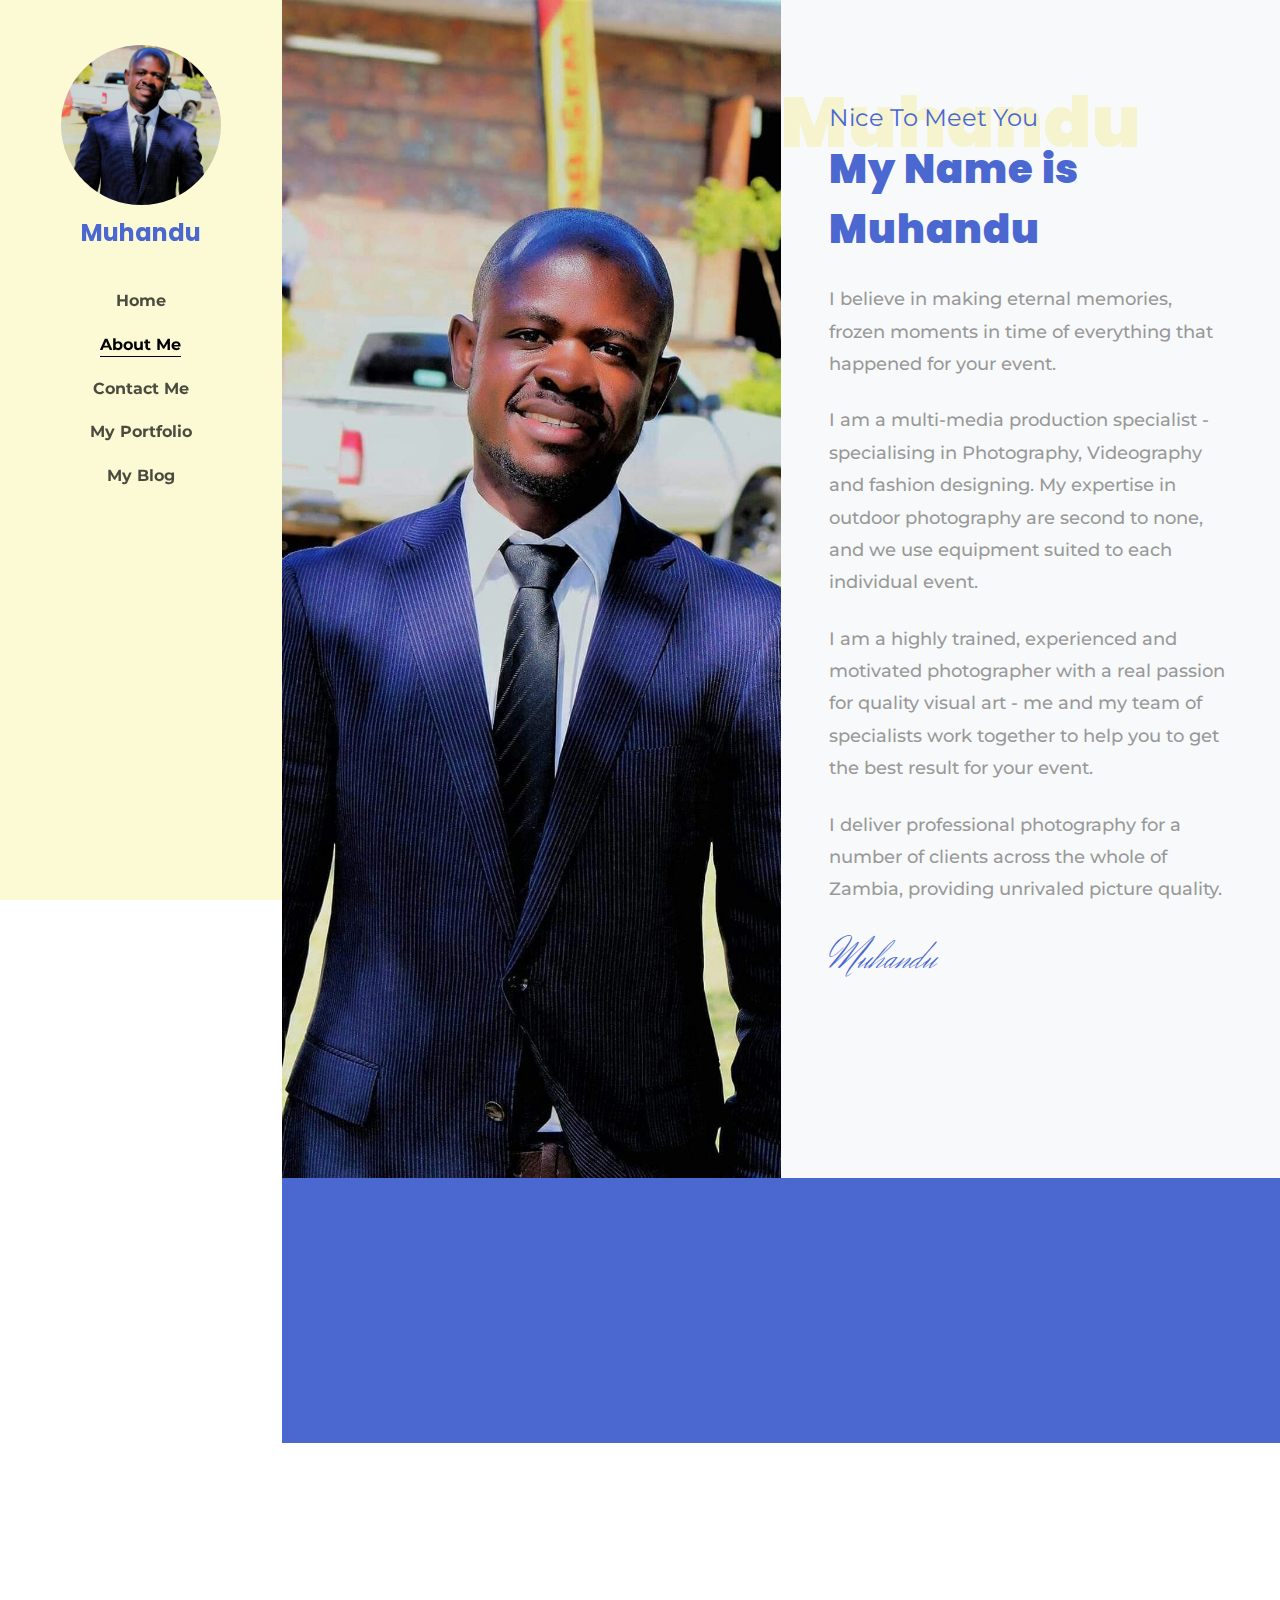
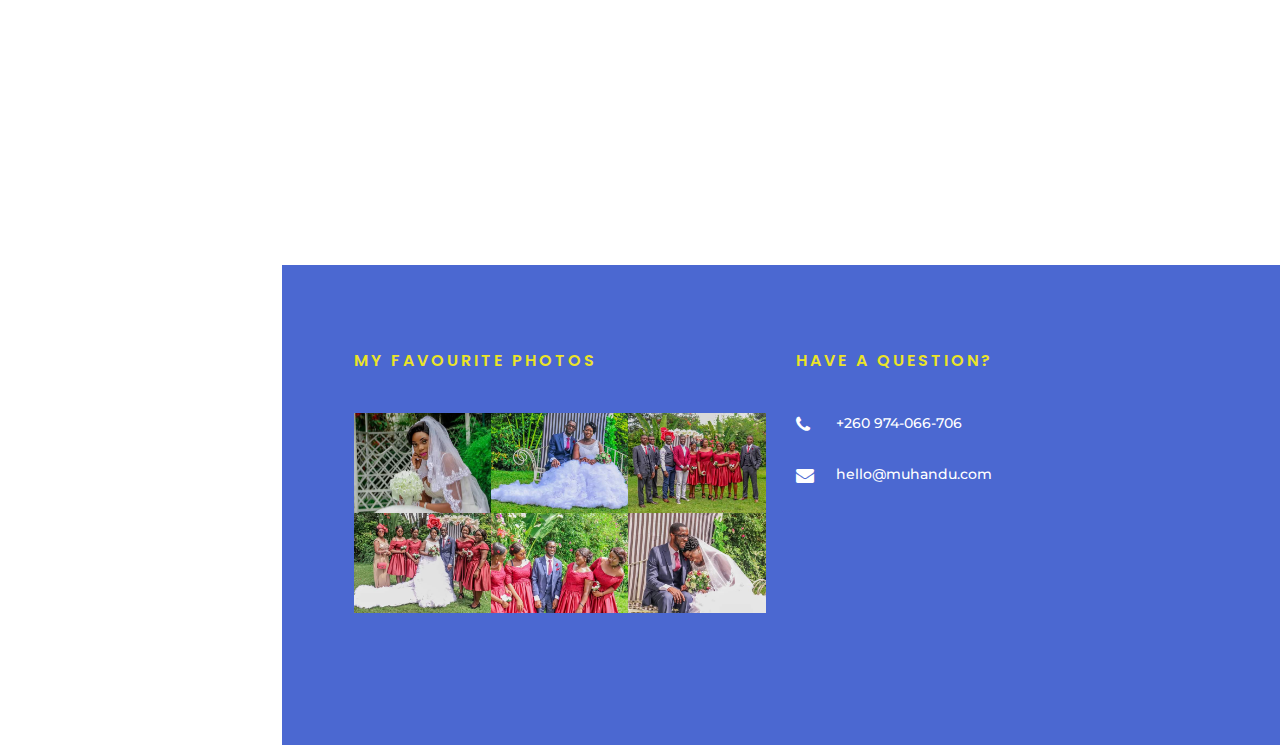
==== about.html @ 2563725f "init commit" ====
<!DOCTYPE html>
<html lang="en">
<head>
  <title>muhandu.com | about me</title>
  <meta charset="utf-8">
  <meta name="viewport" content="width=device-width, initial-scale=1, shrink-to-fit=no">
  <link href="https://fonts.googleapis.com/css?family=Poppins:300,400,500,600,700" rel="stylesheet">
  <link href="https://fonts.googleapis.com/css?family=Montserrat:300,400,500,700" rel="stylesheet">
  <link href="https://fonts.googleapis.com/css?family=Herr+Von+Muellerhoff" rel="stylesheet">
  <link rel="stylesheet" href="css/open-iconic-bootstrap.min.css">
  <link rel="stylesheet" href="css/animate.css">
  <link rel="stylesheet" href="css/owl.carousel.min.css">
  <link rel="stylesheet" href="css/owl.theme.default.min.css">
  <link rel="stylesheet" href="css/magnific-popup.css">
  <link rel="stylesheet" href="css/aos.css">
  <link rel="stylesheet" href="css/ionicons.min.css">
  <link rel="stylesheet" href="css/bootstrap-datepicker.css">
  <link rel="stylesheet" href="css/jquery.timepicker.css">
  <link rel="stylesheet" href="css/flaticon.css">
  <link rel="stylesheet" href="css/icomoon.css">
  <link rel="stylesheet" href="css/minified/style.min.css">
</head>
<body>
<div id="colorlib-page">
  <a href="#" class="js-colorlib-nav-toggle colorlib-nav-toggle"><i></i></a>
  <aside id="colorlib-aside" role="complementary" class="js-fullheight text-center">
    <h1 id="colorlib-logo">
      <a href="index.html">
        <span class="img" style="background-image: url(images/author.jpg);"></span>Muhandu</a>
    </h1>
    <nav id="colorlib-main-menu" role="navigation">
      <ul>
        <li><a href="index.html">Home</a></li>
        <li class="colorlib-active"><a href="about.html">About Me</a></li>
        <li><a href="contact.html">Contact Me</a></li>
        <li><a href="collection.html">My Portfolio</a></li>
        <li><a href="blog.html">My Blog</a></li>
      </ul>
    </nav>
  </aside>
  <div id="colorlib-main">
    <section class="ftco-section-no-padding bg-light">
      <div class="hero-wrap">
        <div class="overlay"></div>
        <div class="d-flex">
          <div class="author-image text img p-md-5" style="background-image: url(images/author.jpg);">
          </div>
          <div class="author-info text p-4 p-md-5 mt-5 mb-5">
            <div class="desc">
              <span class="subheading">Nice To Meet You</span>
              <h1 class="big-letter">Muhandu</h1>
              <h1 class="mb-4"><span>My Name is Muhandu</span></h1>
              <p class="mb-4">I believe in making eternal memories, frozen moments in time of everything that happened
                for your event.</p>
              <p class="mb-4">I am a multi-media production specialist - specialising in Photography, Videography and
                fashion designing. My expertise in outdoor photography are second to none, and we use equipment suited
                to each individual event.</p>
              <p class="mb-4">I am a highly trained, experienced and motivated photographer with a real passion for
                quality visual art - me and my team of specialists work together to help you to get the best result for
                your event.</p>
              <p class="mb-4">I deliver professional photography for a number of clients across the whole of Zambia,
                providing unrivaled picture quality.</p>
              <h3 class="signature h1">Muhandu</h3>
              <ul class="ftco-social mt-3">
                <li class="ftco-animate"><a href="#"><span class="icon-twitter"></span></a></li>
                <li class="ftco-animate"><a href="#"><span class="icon-facebook"></span></a></li>
                <li class="ftco-animate"><a href="#"><span class="icon-instagram"></span></a></li>
              </ul>
            </div>
          </div>
        </div>
      </div>
    </section>
    <section class="ftco-section ftco-counter img" id="section-counter" style="background-image: url(images/bg_1.jpg);">
      <div class="container">
        <div class="row justify-content-start">
          <div class="col-md-10">
            <div class="row">
              <div class="col-xl-3 col-md-6 d-flex justify-content-center counter-wrap ftco-animate">
                <div class="block-18">
                  <div class="text d-flex align-items-center">
                    <strong class="number" data-number="200">0</strong>
                    <span>Average Photographs Taken Per Wedding</span>
                  </div>
                </div>
              </div>
              <div class="col-xl-3 col-md-6 d-flex justify-content-center counter-wrap ftco-animate">
                <div class="block-18">
                  <div class="text d-flex align-items-center">
                    <strong class="number" data-number="150">0</strong>
                    <span>Happy Couples</span>
                  </div>
                </div>
              </div>
              <div class="col-xl-3 col-md-6 d-flex justify-content-center counter-wrap ftco-animate">
                <div class="block-18">
                  <div class="text d-flex align-items-center">
                    <strong class="number" data-number="24">0</strong>
                    <span>Average Hours Per Wedding</span>
                  </div>
                </div>
              </div>
              <div class="col-xl-3 col-md-6 d-flex justify-content-center counter-wrap ftco-animate">
                <div class="block-18">
                  <div class="text d-flex align-items-center">
                    <strong class="number" data-number="10">0</strong>
                    <span>Recommendations By Couples</span>
                  </div>
                </div>
              </div>
            </div>
          </div>
        </div>
      </div>
    </section>
    <section class="ftco-section instagram">
      <div class="container">
        <div class="row justify-content-center mb-2 pb-3">
          <div class="col-md-7 heading-section heading-section-2 text-center ftco-animate">
            <h2 class="mb-4">A few of my favourite photos</h2>
          </div>
        </div>
        <div class="row no-gutters">
          <div class="col-sm-12 col-md ftco-animate">
            <a href="images/image_1.jpg" class="insta-img image-popup"
               style="background-image: url(images/image_1.jpg);">
              <div class="icon d-flex justify-content-center">
                <span class="icon-instagram align-self-center"></span>
              </div>
            </a>
          </div>
          <div class="col-sm-12 col-md ftco-animate">
            <a href="images/image_2.jpg" class="insta-img image-popup"
               style="background-image: url(images/image_2.jpg);">
              <div class="icon d-flex justify-content-center">
                <span class="icon-instagram align-self-center"></span>
              </div>
            </a>
          </div>
          <div class="col-sm-12 col-md ftco-animate">
            <a href="images/image_3.jpg" class="insta-img image-popup"
               style="background-image: url(images/image_3.jpg);">
              <div class="icon d-flex justify-content-center">
                <span class="icon-instagram align-self-center"></span>
              </div>
            </a>
          </div>
          <div class="col-sm-12 col-md ftco-animate">
            <a href="images/image_4.jpg" class="insta-img image-popup"
               style="background-image: url(images/image_4.jpg);">
              <div class="icon d-flex justify-content-center">
                <span class="icon-instagram align-self-center"></span>
              </div>
            </a>
          </div>
          <div class="col-sm-12 col-md ftco-animate">
            <a href="images/image_5.jpg" class="insta-img image-popup"
               style="background-image: url(images/image_5.jpg);">
              <div class="icon d-flex justify-content-center">
                <span class="icon-instagram align-self-center"></span>
              </div>
            </a>
          </div>
        </div>
      </div>
    </section>
    <footer class="ftco-footer ftco-bg-dark ftco-section">
      <div class="container px-md-5">
        <div class="row mb-5">
          <div class="col-md">
            <div class="ftco-footer-widget mb-4 ml-md-4">
              <h2 class="ftco-heading-2">My Favourite Photos</h2>
              <ul class="list-unstyled photo">
                <li><a href="#" class="img" style="background-image: url(images/image_1.jpg);"></a></li>
                <li><a href="#" class="img" style="background-image: url(images/image_2.jpg);"></a></li>
                <li><a href="#" class="img" style="background-image: url(images/image_3.jpg);"></a></li>
                <li><a href="#" class="img" style="background-image: url(images/image_4.jpg);"></a></li>
                <li><a href="#" class="img" style="background-image: url(images/image_5.jpg);"></a></li>
                <li><a href="#" class="img" style="background-image: url(images/image_6.jpg);"></a></li>
              </ul>
            </div>
          </div>
          <div class="col-md">
            <div class="ftco-footer-widget mb-4">
              <h2 class="ftco-heading-2">Have A Question?</h2>
              <div class="block-23 mb-3">
                <ul>
                  <li><a href="#"><span class="icon icon-phone"></span><span class="text">+260 974-066-706</span></a>
                  </li>
                  <li><a href="#"><span class="icon icon-envelope"></span><span
                    class="text">hello@muhandu.com</span></a>
                  </li>
                </ul>
              </div>
            </div>
          </div>
        </div>
      </div>
    </footer>
  </div>
</div>
<div id="ftco-loader" class="show fullscreen">
  <svg class="circular" width="48px" height="48px">
    <circle class="path-bg" cx="24" cy="24" r="22" fill="none" stroke-width="4" stroke="#eeeeee"/>
    <circle class="path" cx="24" cy="24" r="22" fill="none" stroke-width="4" stroke-miterlimit="10" stroke="#F96D00"/>
  </svg>
</div>
<script src="js/jquery.min.js"></script>
<script src="js/jquery-migrate-3.0.1.min.js"></script>
<script src="js/popper.min.js"></script>
<script src="js/bootstrap.min.js"></script>
<script src="js/jquery.easing.1.3.js"></script>
<script src="js/jquery.waypoints.min.js"></script>
<script src="js/jquery.stellar.min.js"></script>
<script src="js/owl.carousel.min.js"></script>
<script src="js/jquery.magnific-popup.min.js"></script>
<script src="js/aos.js"></script>
<script src="js/jquery.animateNumber.min.js"></script>
<script src="js/bootstrap-datepicker.js"></script>
<script src="js/jquery.timepicker.min.js"></script>
<script src="js/scrollax.min.js"></script>
<script src="js/main.js"></script>
</body>
</html>
---- css/flaticon.css ----
/*
  	Flaticon icon font: Flaticon
  	Creation date: 12/12/2018 14:43
  	*/


@font-face {
  font-family: "Flaticon";
  src: url("../fonts/flaticon/font/Flaticon.eot");
  src: url("../fonts/flaticon/font/Flaticon.eot?#iefix") format("embedded-opentype"),
       url("../fonts/flaticon/font/Flaticon.woff") format("woff"),
       url("../fonts/flaticon/font/Flaticon.ttf") format("truetype"),
       url("../fonts/flaticon/font/Flaticon.svg#Flaticon") format("svg");
  font-weight: normal;
  font-style: normal;
}

@media screen and (-webkit-min-device-pixel-ratio:0) {
  @font-face {
    font-family: "Flaticon";
    src: url("../fonts/flaticon/font/Flaticon.svg#Flaticon") format("svg");
  }
}

[class^="flaticon-"]:before, [class*=" flaticon-"]:before,
[class^="flaticon-"]:after, [class*=" flaticon-"]:after {   
  font-family: Flaticon;
  font-style: normal;
  font-weight: normal;
  font-variant: normal;
  text-transform: none;
  line-height: 1;

  /* Better Font Rendering =========== */
  -webkit-font-smoothing: antialiased;
  -moz-osx-font-smoothing: grayscale;
}

.flaticon-printing-photo:before { content: "\f100"; }
.flaticon-focusing-target:before { content: "\f101"; }
.flaticon-camera:before { content: "\f102"; }
.flaticon-polaroid-pictures:before { content: "\f103"; }
.flaticon-big-lens:before { content: "\f104"; }
.flaticon-film:before { content: "\f105"; }
---- css/icomoon.css ----
@font-face {
  font-family: 'icomoon';
  src:  url('../fonts/icomoon/icomoon.eot?6tt51o');
  src:  url('../fonts/icomoon/icomoon.eot?6tt51o#iefix') format('embedded-opentype'),
    url('../fonts/icomoon/icomoon.ttf?6tt51o') format('truetype'),
    url('../fonts/icomoon/icomoon.woff?6tt51o') format('woff'),
    url('../fonts/icomoon/icomoon.svg?6tt51o#icomoon') format('svg');
  font-weight: normal;
  font-style: normal;
}

[class^="icon-"], [class*=" icon-"] {
  /* use !important to prevent issues with browser extensions that change fonts */
  font-family: 'icomoon' !important;
  speak: none;
  font-style: normal;
  font-weight: normal;
  font-variant: normal;
  text-transform: none;
  line-height: 1;

  /* Better Font Rendering =========== */
  -webkit-font-smoothing: antialiased;
  -moz-osx-font-smoothing: grayscale;
}

.icon-asterisk:before {
  content: "\f069";
}
.icon-plus:before {
  content: "\f067";
}
.icon-question:before {
  content: "\f128";
}
.icon-minus:before {
  content: "\f068";
}
.icon-glass:before {
  content: "\f000";
}
.icon-music:before {
  content: "\f001";
}
.icon-search:before {
  content: "\f002";
}
.icon-envelope-o:before {
  content: "\f003";
}
.icon-heart:before {
  content: "\f004";
}
.icon-star:before {
  content: "\f005";
}
.icon-star-o:before {
  content: "\f006";
}
.icon-user:before {
  content: "\f007";
}
.icon-film:before {
  content: "\f008";
}
.icon-th-large:before {
  content: "\f009";
}
.icon-th:before {
  content: "\f00a";
}
.icon-th-list:before {
  content: "\f00b";
}
.icon-check:before {
  content: "\f00c";
}
.icon-close:before {
  content: "\f00d";
}
.icon-remove:before {
  content: "\f00d";
}
.icon-times:before {
  content: "\f00d";
}
.icon-search-plus:before {
  content: "\f00e";
}
.icon-search-minus:before {
  content: "\f010";
}
.icon-power-off:before {
  content: "\f011";
}
.icon-signal:before {
  content: "\f012";
}
.icon-cog:before {
  content: "\f013";
}
.icon-gear:before {
  content: "\f013";
}
.icon-trash-o:before {
  content: "\f014";
}
.icon-home:before {
  content: "\f015";
}
.icon-file-o:before {
  content: "\f016";
}
.icon-clock-o:before {
  content: "\f017";
}
.icon-road:before {
  content: "\f018";
}
.icon-download:before {
  content: "\f019";
}
.icon-arrow-circle-o-down:before {
  content: "\f01a";
}
.icon-arrow-circle-o-up:before {
  content: "\f01b";
}
.icon-inbox:before {
  content: "\f01c";
}
.icon-play-circle-o:before {
  content: "\f01d";
}
.icon-repeat:before {
  content: "\f01e";
}
.icon-rotate-right:before {
  content: "\f01e";
}
.icon-refresh:before {
  content: "\f021";
}
.icon-list-alt:before {
  content: "\f022";
}
.icon-lock:before {
  content: "\f023";
}
.icon-flag:before {
  content: "\f024";
}
.icon-headphones:before {
  content: "\f025";
}
.icon-volume-off:before {
  content: "\f026";
}
.icon-volume-down:before {
  content: "\f027";
}
.icon-volume-up:before {
  content: "\f028";
}
.icon-qrcode:before {
  content: "\f029";
}
.icon-barcode:before {
  content: "\f02a";
}
.icon-tag:before {
  content: "\f02b";
}
.icon-tags:before {
  content: "\f02c";
}
.icon-book:before {
  content: "\f02d";
}
.icon-bookmark:before {
  content: "\f02e";
}
.icon-print:before {
  content: "\f02f";
}
.icon-camera:before {
  content: "\f030";
}
.icon-font:before {
  content: "\f031";
}
.icon-bold:before {
  content: "\f032";
}
.icon-italic:before {
  content: "\f033";
}
.icon-text-height:before {
  content: "\f034";
}
.icon-text-width:before {
  content: "\f035";
}
.icon-align-left:before {
  content: "\f036";
}
.icon-align-center:before {
  content: "\f037";
}
.icon-align-right:before {
  content: "\f038";
}
.icon-align-justify:before {
  content: "\f039";
}
.icon-list:before {
  content: "\f03a";
}
.icon-dedent:before {
  content: "\f03b";
}
.icon-outdent:before {
  content: "\f03b";
}
.icon-indent:before {
  content: "\f03c";
}
.icon-video-camera:before {
  content: "\f03d";
}
.icon-image:before {
  content: "\f03e";
}
.icon-photo:before {
  content: "\f03e";
}
.icon-picture-o:before {
  content: "\f03e";
}
.icon-pencil:before {
  content: "\f040";
}
.icon-map-marker:before {
  content: "\f041";
}
.icon-adjust:before {
  content: "\f042";
}
.icon-tint:before {
  content: "\f043";
}
.icon-edit:before {
  content: "\f044";
}
.icon-pencil-square-o:before {
  content: "\f044";
}
.icon-share-square-o:before {
  content: "\f045";
}
.icon-check-square-o:before {
  content: "\f046";
}
.icon-arrows:before {
  content: "\f047";
}
.icon-step-backward:before {
  content: "\f048";
}
.icon-fast-backward:before {
  content: "\f049";
}
.icon-backward:before {
  content: "\f04a";
}
.icon-play:before {
  content: "\f04b";
}
.icon-pause:before {
  content: "\f04c";
}
.icon-stop:before {
  content: "\f04d";
}
.icon-forward:before {
  content: "\f04e";
}
.icon-fast-forward:before {
  content: "\f050";
}
.icon-step-forward:before {
  content: "\f051";
}
.icon-eject:before {
  content: "\f052";
}
.icon-chevron-left:before {
  content: "\f053";
}
.icon-chevron-right:before {
  content: "\f054";
}
.icon-plus-circle:before {
  content: "\f055";
}
.icon-minus-circle:before {
  content: "\f056";
}
.icon-times-circle:before {
  content: "\f057";
}
.icon-check-circle:before {
  content: "\f058";
}
.icon-question-circle:before {
  content: "\f059";
}
.icon-info-circle:before {
  content: "\f05a";
}
.icon-crosshairs:before {
  content: "\f05b";
}
.icon-times-circle-o:before {
  content: "\f05c";
}
.icon-check-circle-o:before {
  content: "\f05d";
}
.icon-ban:before {
  content: "\f05e";
}
.icon-arrow-left:before {
  content: "\f060";
}
.icon-arrow-right:before {
  content: "\f061";
}
.icon-arrow-up:before {
  content: "\f062";
}
.icon-arrow-down:before {
  content: "\f063";
}
.icon-mail-forward:before {
  content: "\f064";
}
.icon-share:before {
  content: "\f064";
}
.icon-expand:before {
  content: "\f065";
}
.icon-compress:before {
  content: "\f066";
}
.icon-exclamation-circle:before {
  content: "\f06a";
}
.icon-gift:before {
  content: "\f06b";
}
.icon-leaf:before {
  content: "\f06c";
}
.icon-fire:before {
  content: "\f06d";
}
.icon-eye:before {
  content: "\f06e";
}
.icon-eye-slash:before {
  content: "\f070";
}
.icon-exclamation-triangle:before {
  content: "\f071";
}
.icon-warning:before {
  content: "\f071";
}
.icon-plane:before {
  content: "\f072";
}
.icon-calendar:before {
  content: "\f073";
}
.icon-random:before {
  content: "\f074";
}
.icon-comment:before {
  content: "\f075";
}
.icon-magnet:before {
  content: "\f076";
}
.icon-chevron-up:before {
  content: "\f077";
}
.icon-chevron-down:before {
  content: "\f078";
}
.icon-retweet:before {
  content: "\f079";
}
.icon-shopping-cart:before {
  content: "\f07a";
}
.icon-folder:before {
  content: "\f07b";
}
.icon-folder-open:before {
  content: "\f07c";
}
.icon-arrows-v:before {
  content: "\f07d";
}
.icon-arrows-h:before {
  content: "\f07e";
}
.icon-bar-chart:before {
  content: "\f080";
}
.icon-bar-chart-o:before {
  content: "\f080";
}
.icon-twitter-square:before {
  content: "\f081";
}
.icon-facebook-square:before {
  content: "\f082";
}
.icon-camera-retro:before {
  content: "\f083";
}
.icon-key:before {
  content: "\f084";
}
.icon-cogs:before {
  content: "\f085";
}
.icon-gears:before {
  content: "\f085";
}
.icon-comments:before {
  content: "\f086";
}
.icon-thumbs-o-up:before {
  content: "\f087";
}
.icon-thumbs-o-down:before {
  content: "\f088";
}
.icon-star-half:before {
  content: "\f089";
}
.icon-heart-o:before {
  content: "\f08a";
}
.icon-sign-out:before {
  content: "\f08b";
}
.icon-linkedin-square:before {
  content: "\f08c";
}
.icon-thumb-tack:before {
  content: "\f08d";
}
.icon-external-link:before {
  content: "\f08e";
}
.icon-sign-in:before {
  content: "\f090";
}
.icon-trophy:before {
  content: "\f091";
}
.icon-github-square:before {
  content: "\f092";
}
.icon-upload:before {
  content: "\f093";
}
.icon-lemon-o:before {
  content: "\f094";
}
.icon-phone:before {
  content: "\f095";
}
.icon-square-o:before {
  content: "\f096";
}
.icon-bookmark-o:before {
  content: "\f097";
}
.icon-phone-square:before {
  content: "\f098";
}
.icon-twitter:before {
  content: "\f099";
}
.icon-facebook:before {
  content: "\f09a";
}
.icon-facebook-f:before {
  content: "\f09a";
}
.icon-github:before {
  content: "\f09b";
}
.icon-unlock:before {
  content: "\f09c";
}
.icon-credit-card:before {
  content: "\f09d";
}
.icon-feed:before {
  content: "\f09e";
}
.icon-rss:before {
  content: "\f09e";
}
.icon-hdd-o:before {
  content: "\f0a0";
}
.icon-bullhorn:before {
  content: "\f0a1";
}
.icon-bell-o:before {
  content: "\f0a2";
}
.icon-certificate:before {
  content: "\f0a3";
}
.icon-hand-o-right:before {
  content: "\f0a4";
}
.icon-hand-o-left:before {
  content: "\f0a5";
}
.icon-hand-o-up:before {
  content: "\f0a6";
}
.icon-hand-o-down:before {
  content: "\f0a7";
}
.icon-arrow-circle-left:before {
  content: "\f0a8";
}
.icon-arrow-circle-right:before {
  content: "\f0a9";
}
.icon-arrow-circle-up:before {
  content: "\f0aa";
}
.icon-arrow-circle-down:before {
  content: "\f0ab";
}
.icon-globe:before {
  content: "\f0ac";
}
.icon-wrench:before {
  content: "\f0ad";
}
.icon-tasks:before {
  content: "\f0ae";
}
.icon-filter:before {
  content: "\f0b0";
}
.icon-briefcase:before {
  content: "\f0b1";
}
.icon-arrows-alt:before {
  content: "\f0b2";
}
.icon-group:before {
  content: "\f0c0";
}
.icon-users:before {
  content: "\f0c0";
}
.icon-chain:before {
  content: "\f0c1";
}
.icon-link:before {
  content: "\f0c1";
}
.icon-cloud:before {
  content: "\f0c2";
}
.icon-flask:before {
  content: "\f0c3";
}
.icon-cut:before {
  content: "\f0c4";
}
.icon-scissors:before {
  content: "\f0c4";
}
.icon-copy:before {
  content: "\f0c5";
}
.icon-files-o:before {
  content: "\f0c5";
}
.icon-paperclip:before {
  content: "\f0c6";
}
.icon-floppy-o:before {
  content: "\f0c7";
}
.icon-save:before {
  content: "\f0c7";
}
.icon-square:before {
  content: "\f0c8";
}
.icon-bars:before {
  content: "\f0c9";
}
.icon-navicon:before {
  content: "\f0c9";
}
.icon-reorder:before {
  content: "\f0c9";
}
.icon-list-ul:before {
  content: "\f0ca";
}
.icon-list-ol:before {
  content: "\f0cb";
}
.icon-strikethrough:before {
  content: "\f0cc";
}
.icon-underline:before {
  content: "\f0cd";
}
.icon-table:before {
  content: "\f0ce";
}
.icon-magic:before {
  content: "\f0d0";
}
.icon-truck:before {
  content: "\f0d1";
}
.icon-pinterest:before {
  content: "\f0d2";
}
.icon-pinterest-square:before {
  content: "\f0d3";
}
.icon-google-plus-square:before {
  content: "\f0d4";
}
.icon-google-plus:before {
  content: "\f0d5";
}
.icon-money:before {
  content: "\f0d6";
}
.icon-caret-down:before {
  content: "\f0d7";
}
.icon-caret-up:before {
  content: "\f0d8";
}
.icon-caret-left:before {
  content: "\f0d9";
}
.icon-caret-right:before {
  content: "\f0da";
}
.icon-columns:before {
  content: "\f0db";
}
.icon-sort:before {
  content: "\f0dc";
}
.icon-unsorted:before {
  content: "\f0dc";
}
.icon-sort-desc:before {
  content: "\f0dd";
}
.icon-sort-down:before {
  content: "\f0dd";
}
.icon-sort-asc:before {
  content: "\f0de";
}
.icon-sort-up:before {
  content: "\f0de";
}
.icon-envelope:before {
  content: "\f0e0";
}
.icon-linkedin:before {
  content: "\f0e1";
}
.icon-rotate-left:before {
  content: "\f0e2";
}
.icon-undo:before {
  content: "\f0e2";
}
.icon-gavel:before {
  content: "\f0e3";
}
.icon-legal:before {
  content: "\f0e3";
}
.icon-dashboard:before {
  content: "\f0e4";
}
.icon-tachometer:before {
  content: "\f0e4";
}
.icon-comment-o:before {
  content: "\f0e5";
}
.icon-comments-o:before {
  content: "\f0e6";
}
.icon-bolt:before {
  content: "\f0e7";
}
.icon-flash:before {
  content: "\f0e7";
}
.icon-sitemap:before {
  content: "\f0e8";
}
.icon-umbrella:before {
  content: "\f0e9";
}
.icon-clipboard:before {
  content: "\f0ea";
}
.icon-paste:before {
  content: "\f0ea";
}
.icon-lightbulb-o:before {
  content: "\f0eb";
}
.icon-exchange:before {
  content: "\f0ec";
}
.icon-cloud-download:before {
  content: "\f0ed";
}
.icon-cloud-upload:before {
  content: "\f0ee";
}
.icon-user-md:before {
  content: "\f0f0";
}
.icon-stethoscope:before {
  content: "\f0f1";
}
.icon-suitcase:before {
  content: "\f0f2";
}
.icon-bell:before {
  content: "\f0f3";
}
.icon-coffee:before {
  content: "\f0f4";
}
.icon-cutlery:before {
  content: "\f0f5";
}
.icon-file-text-o:before {
  content: "\f0f6";
}
.icon-building-o:before {
  content: "\f0f7";
}
.icon-hospital-o:before {
  content: "\f0f8";
}
.icon-ambulance:before {
  content: "\f0f9";
}
.icon-medkit:before {
  content: "\f0fa";
}
.icon-fighter-jet:before {
  content: "\f0fb";
}
.icon-beer:before {
  content: "\f0fc";
}
.icon-h-square:before {
  content: "\f0fd";
}
.icon-plus-square:before {
  content: "\f0fe";
}
.icon-angle-double-left:before {
  content: "\f100";
}
.icon-angle-double-right:before {
  content: "\f101";
}
.icon-angle-double-up:before {
  content: "\f102";
}
.icon-angle-double-down:before {
  content: "\f103";
}
.icon-angle-left:before {
  content: "\f104";
}
.icon-angle-right:before {
  content: "\f105";
}
.icon-angle-up:before {
  content: "\f106";
}
.icon-angle-down:before {
  content: "\f107";
}
.icon-desktop:before {
  content: "\f108";
}
.icon-laptop:before {
  content: "\f109";
}
.icon-tablet:before {
  content: "\f10a";
}
.icon-mobile:before {
  content: "\f10b";
}
.icon-mobile-phone:before {
  content: "\f10b";
}
.icon-circle-o:before {
  content: "\f10c";
}
.icon-quote-left:before {
  content: "\f10d";
}
.icon-quote-right:before {
  content: "\f10e";
}
.icon-spinner:before {
  content: "\f110";
}
.icon-circle:before {
  content: "\f111";
}
.icon-mail-reply:before {
  content: "\f112";
}
.icon-reply:before {
  content: "\f112";
}
.icon-github-alt:before {
  content: "\f113";
}
.icon-folder-o:before {
  content: "\f114";
}
.icon-folder-open-o:before {
  content: "\f115";
}
.icon-smile-o:before {
  content: "\f118";
}
.icon-frown-o:before {
  content: "\f119";
}
.icon-meh-o:before {
  content: "\f11a";
}
.icon-gamepad:before {
  content: "\f11b";
}
.icon-keyboard-o:before {
  content: "\f11c";
}
.icon-flag-o:before {
  content: "\f11d";
}
.icon-flag-checkered:before {
  content: "\f11e";
}
.icon-terminal:before {
  content: "\f120";
}
.icon-code:before {
  content: "\f121";
}
.icon-mail-reply-all:before {
  content: "\f122";
}
.icon-reply-all:before {
  content: "\f122";
}
.icon-star-half-empty:before {
  content: "\f123";
}
.icon-star-half-full:before {
  content: "\f123";
}
.icon-star-half-o:before {
  content: "\f123";
}
.icon-location-arrow:before {
  content: "\f124";
}
.icon-crop:before {
  content: "\f125";
}
.icon-code-fork:before {
  content: "\f126";
}
.icon-chain-broken:before {
  content: "\f127";
}
.icon-unlink:before {
  content: "\f127";
}
.icon-info:before {
  content: "\f129";
}
.icon-exclamation:before {
  content: "\f12a";
}
.icon-superscript:before {
  content: "\f12b";
}
.icon-subscript:before {
  content: "\f12c";
}
.icon-eraser:before {
  content: "\f12d";
}
.icon-puzzle-piece:before {
  content: "\f12e";
}
.icon-microphone:before {
  content: "\f130";
}
.icon-microphone-slash:before {
  content: "\f131";
}
.icon-shield:before {
  content: "\f132";
}
.icon-calendar-o:before {
  content: "\f133";
}
.icon-fire-extinguisher:before {
  content: "\f134";
}
.icon-rocket:before {
  content: "\f135";
}
.icon-maxcdn:before {
  content: "\f136";
}
.icon-chevron-circle-left:before {
  content: "\f137";
}
.icon-chevron-circle-right:before {
  content: "\f138";
}
.icon-chevron-circle-up:before {
  content: "\f139";
}
.icon-chevron-circle-down:before {
  content: "\f13a";
}
.icon-html5:before {
  content: "\f13b";
}
.icon-css3:before {
  content: "\f13c";
}
.icon-anchor:before {
  content: "\f13d";
}
.icon-unlock-alt:before {
  content: "\f13e";
}
.icon-bullseye:before {
  content: "\f140";
}
.icon-ellipsis-h:before {
  content: "\f141";
}
.icon-ellipsis-v:before {
  content: "\f142";
}
.icon-rss-square:before {
  content: "\f143";
}
.icon-play-circle:before {
  content: "\f144";
}
.icon-ticket:before {
  content: "\f145";
}
.icon-minus-square:before {
  content: "\f146";
}
.icon-minus-square-o:before {
  content: "\f147";
}
.icon-level-up:before {
  content: "\f148";
}
.icon-level-down:before {
  content: "\f149";
}
.icon-check-square:before {
  content: "\f14a";
}
.icon-pencil-square:before {
  content: "\f14b";
}
.icon-external-link-square:before {
  content: "\f14c";
}
.icon-share-square:before {
  content: "\f14d";
}
.icon-compass:before {
  content: "\f14e";
}
.icon-caret-square-o-down:before {
  content: "\f150";
}
.icon-toggle-down:before {
  content: "\f150";
}
.icon-caret-square-o-up:before {
  content: "\f151";
}
.icon-toggle-up:before {
  content: "\f151";
}
.icon-caret-square-o-right:before {
  content: "\f152";
}
.icon-toggle-right:before {
  content: "\f152";
}
.icon-eur:before {
  content: "\f153";
}
.icon-euro:before {
  content: "\f153";
}
.icon-gbp:before {
  content: "\f154";
}
.icon-dollar:before {
  content: "\f155";
}
.icon-usd:before {
  content: "\f155";
}
.icon-inr:before {
  content: "\f156";
}
.icon-rupee:before {
  content: "\f156";
}
.icon-cny:before {
  content: "\f157";
}
.icon-jpy:before {
  content: "\f157";
}
.icon-rmb:before {
  content: "\f157";
}
.icon-yen:before {
  content: "\f157";
}
.icon-rouble:before {
  content: "\f158";
}
.icon-rub:before {
  content: "\f158";
}
.icon-ruble:before {
  content: "\f158";
}
.icon-krw:before {
  content: "\f159";
}
.icon-won:before {
  content: "\f159";
}
.icon-bitcoin:before {
  content: "\f15a";
}
.icon-btc:before {
  content: "\f15a";
}
.icon-file:before {
  content: "\f15b";
}
.icon-file-text:before {
  content: "\f15c";
}
.icon-sort-alpha-asc:before {
  content: "\f15d";
}
.icon-sort-alpha-desc:before {
  content: "\f15e";
}
.icon-sort-amount-asc:before {
  content: "\f160";
}
.icon-sort-amount-desc:before {
  content: "\f161";
}
.icon-sort-numeric-asc:before {
  content: "\f162";
}
.icon-sort-numeric-desc:before {
  content: "\f163";
}
.icon-thumbs-up:before {
  content: "\f164";
}
.icon-thumbs-down:before {
  content: "\f165";
}
.icon-youtube-square:before {
  content: "\f166";
}
.icon-youtube:before {
  content: "\f167";
}
.icon-xing:before {
  content: "\f168";
}
.icon-xing-square:before {
  content: "\f169";
}
.icon-youtube-play:before {
  content: "\f16a";
}
.icon-dropbox:before {
  content: "\f16b";
}
.icon-stack-overflow:before {
  content: "\f16c";
}
.icon-instagram:before {
  content: "\f16d";
}
.icon-flickr:before {
  content: "\f16e";
}
.icon-adn:before {
  content: "\f170";
}
.icon-bitbucket:before {
  content: "\f171";
}
.icon-bitbucket-square:before {
  content: "\f172";
}
.icon-tumblr:before {
  content: "\f173";
}
.icon-tumblr-square:before {
  content: "\f174";
}
.icon-long-arrow-down:before {
  content: "\f175";
}
.icon-long-arrow-up:before {
  content: "\f176";
}
.icon-long-arrow-left:before {
  content: "\f177";
}
.icon-long-arrow-right:before {
  content: "\f178";
}
.icon-apple:before {
  content: "\f179";
}
.icon-windows:before {
  content: "\f17a";
}
.icon-android:before {
  content: "\f17b";
}
.icon-linux:before {
  content: "\f17c";
}
.icon-dribbble:before {
  content: "\f17d";
}
.icon-skype:before {
  content: "\f17e";
}
.icon-foursquare:before {
  content: "\f180";
}
.icon-trello:before {
  content: "\f181";
}
.icon-female:before {
  content: "\f182";
}
.icon-male:before {
  content: "\f183";
}
.icon-gittip:before {
  content: "\f184";
}
.icon-gratipay:before {
  content: "\f184";
}
.icon-sun-o:before {
  content: "\f185";
}
.icon-moon-o:before {
  content: "\f186";
}
.icon-archive:before {
  content: "\f187";
}
.icon-bug:before {
  content: "\f188";
}
.icon-vk:before {
  content: "\f189";
}
.icon-weibo:before {
  content: "\f18a";
}
.icon-renren:before {
  content: "\f18b";
}
.icon-pagelines:before {
  content: "\f18c";
}
.icon-stack-exchange:before {
  content: "\f18d";
}
.icon-arrow-circle-o-right:before {
  content: "\f18e";
}
.icon-arrow-circle-o-left:before {
  content: "\f190";
}
.icon-caret-square-o-left:before {
  content: "\f191";
}
.icon-toggle-left:before {
  content: "\f191";
}
.icon-dot-circle-o:before {
  content: "\f192";
}
.icon-wheelchair:before {
  content: "\f193";
}
.icon-vimeo-square:before {
  content: "\f194";
}
.icon-try:before {
  content: "\f195";
}
.icon-turkish-lira:before {
  content: "\f195";
}
.icon-plus-square-o:before {
  content: "\f196";
}
.icon-space-shuttle:before {
  content: "\f197";
}
.icon-slack:before {
  content: "\f198";
}
.icon-envelope-square:before {
  content: "\f199";
}
.icon-wordpress:before {
  content: "\f19a";
}
.icon-openid:before {
  content: "\f19b";
}
.icon-bank:before {
  content: "\f19c";
}
.icon-institution:before {
  content: "\f19c";
}
.icon-university:before {
  content: "\f19c";
}
.icon-graduation-cap:before {
  content: "\f19d";
}
.icon-mortar-board:before {
  content: "\f19d";
}
.icon-yahoo:before {
  content: "\f19e";
}
.icon-google:before {
  content: "\f1a0";
}
.icon-reddit:before {
  content: "\f1a1";
}
.icon-reddit-square:before {
  content: "\f1a2";
}
.icon-stumbleupon-circle:before {
  content: "\f1a3";
}
.icon-stumbleupon:before {
  content: "\f1a4";
}
.icon-delicious:before {
  content: "\f1a5";
}
.icon-digg:before {
  content: "\f1a6";
}
.icon-pied-piper-pp:before {
  content: "\f1a7";
}
.icon-pied-piper-alt:before {
  content: "\f1a8";
}
.icon-drupal:before {
  content: "\f1a9";
}
.icon-joomla:before {
  content: "\f1aa";
}
.icon-language:before {
  content: "\f1ab";
}
.icon-fax:before {
  content: "\f1ac";
}
.icon-building:before {
  content: "\f1ad";
}
.icon-child:before {
  content: "\f1ae";
}
.icon-paw:before {
  content: "\f1b0";
}
.icon-spoon:before {
  content: "\f1b1";
}
.icon-cube:before {
  content: "\f1b2";
}
.icon-cubes:before {
  content: "\f1b3";
}
.icon-behance:before {
  content: "\f1b4";
}
.icon-behance-square:before {
  content: "\f1b5";
}
.icon-steam:before {
  content: "\f1b6";
}
.icon-steam-square:before {
  content: "\f1b7";
}
.icon-recycle:before {
  content: "\f1b8";
}
.icon-automobile:before {
  content: "\f1b9";
}
.icon-car:before {
  content: "\f1b9";
}
.icon-cab:before {
  content: "\f1ba";
}
.icon-taxi:before {
  content: "\f1ba";
}
.icon-tree:before {
  content: "\f1bb";
}
.icon-spotify:before {
  content: "\f1bc";
}
.icon-deviantart:before {
  content: "\f1bd";
}
.icon-soundcloud:before {
  content: "\f1be";
}
.icon-database:before {
  content: "\f1c0";
}
.icon-file-pdf-o:before {
  content: "\f1c1";
}
.icon-file-word-o:before {
  content: "\f1c2";
}
.icon-file-excel-o:before {
  content: "\f1c3";
}
.icon-file-powerpoint-o:before {
  content: "\f1c4";
}
.icon-file-image-o:before {
  content: "\f1c5";
}
.icon-file-photo-o:before {
  content: "\f1c5";
}
.icon-file-picture-o:before {
  content: "\f1c5";
}
.icon-file-archive-o:before {
  content: "\f1c6";
}
.icon-file-zip-o:before {
  content: "\f1c6";
}
.icon-file-audio-o:before {
  content: "\f1c7";
}
.icon-file-sound-o:before {
  content: "\f1c7";
}
.icon-file-movie-o:before {
  content: "\f1c8";
}
.icon-file-video-o:before {
  content: "\f1c8";
}
.icon-file-code-o:before {
  content: "\f1c9";
}
.icon-vine:before {
  content: "\f1ca";
}
.icon-codepen:before {
  content: "\f1cb";
}
.icon-jsfiddle:before {
  content: "\f1cc";
}
.icon-life-bouy:before {
  content: "\f1cd";
}
.icon-life-buoy:before {
  content: "\f1cd";
}
.icon-life-ring:before {
  content: "\f1cd";
}
.icon-life-saver:before {
  content: "\f1cd";
}
.icon-support:before {
  content: "\f1cd";
}
.icon-circle-o-notch:before {
  content: "\f1ce";
}
.icon-ra:before {
  content: "\f1d0";
}
.icon-rebel:before {
  content: "\f1d0";
}
.icon-resistance:before {
  content: "\f1d0";
}
.icon-empire:before {
  content: "\f1d1";
}
.icon-ge:before {
  content: "\f1d1";
}
.icon-git-square:before {
  content: "\f1d2";
}
.icon-git:before {
  content: "\f1d3";
}
.icon-hacker-news:before {
  content: "\f1d4";
}
.icon-y-combinator-square:before {
  content: "\f1d4";
}
.icon-yc-square:before {
  content: "\f1d4";
}
.icon-tencent-weibo:before {
  content: "\f1d5";
}
.icon-qq:before {
  content: "\f1d6";
}
.icon-wechat:before {
  content: "\f1d7";
}
.icon-weixin:before {
  content: "\f1d7";
}
.icon-paper-plane:before {
  content: "\f1d8";
}
.icon-send:before {
  content: "\f1d8";
}
.icon-paper-plane-o:before {
  content: "\f1d9";
}
.icon-send-o:before {
  content: "\f1d9";
}
.icon-history:before {
  content: "\f1da";
}
.icon-circle-thin:before {
  content: "\f1db";
}
.icon-header:before {
  content: "\f1dc";
}
.icon-paragraph:before {
  content: "\f1dd";
}
.icon-sliders:before {
  content: "\f1de";
}
.icon-share-alt:before {
  content: "\f1e0";
}
.icon-share-alt-square:before {
  content: "\f1e1";
}
.icon-bomb:before {
  content: "\f1e2";
}
.icon-futbol-o:before {
  content: "\f1e3";
}
.icon-soccer-ball-o:before {
  content: "\f1e3";
}
.icon-tty:before {
  content: "\f1e4";
}
.icon-binoculars:before {
  content: "\f1e5";
}
.icon-plug:before {
  content: "\f1e6";
}
.icon-slideshare:before {
  content: "\f1e7";
}
.icon-twitch:before {
  content: "\f1e8";
}
.icon-yelp:before {
  content: "\f1e9";
}
.icon-newspaper-o:before {
  content: "\f1ea";
}
.icon-wifi:before {
  content: "\f1eb";
}
.icon-calculator:before {
  content: "\f1ec";
}
.icon-paypal:before {
  content: "\f1ed";
}
.icon-google-wallet:before {
  content: "\f1ee";
}
.icon-cc-visa:before {
  content: "\f1f0";
}
.icon-cc-mastercard:before {
  content: "\f1f1";
}
.icon-cc-discover:before {
  content: "\f1f2";
}
.icon-cc-amex:before {
  content: "\f1f3";
}
.icon-cc-paypal:before {
  content: "\f1f4";
}
.icon-cc-stripe:before {
  content: "\f1f5";
}
.icon-bell-slash:before {
  content: "\f1f6";
}
.icon-bell-slash-o:before {
  content: "\f1f7";
}
.icon-trash:before {
  content: "\f1f8";
}
.icon-copyright:before {
  content: "\f1f9";
}
.icon-at:before {
  content: "\f1fa";
}
.icon-eyedropper:before {
  content: "\f1fb";
}
.icon-paint-brush:before {
  content: "\f1fc";
}
.icon-birthday-cake:before {
  content: "\f1fd";
}
.icon-area-chart:before {
  content: "\f1fe";
}
.icon-pie-chart:before {
  content: "\f200";
}
.icon-line-chart:before {
  content: "\f201";
}
.icon-lastfm:before {
  content: "\f202";
}
.icon-lastfm-square:before {
  content: "\f203";
}
.icon-toggle-off:before {
  content: "\f204";
}
.icon-toggle-on:before {
  content: "\f205";
}
.icon-bicycle:before {
  content: "\f206";
}
.icon-bus:before {
  content: "\f207";
}
.icon-ioxhost:before {
  content: "\f208";
}
.icon-angellist:before {
  content: "\f209";
}
.icon-cc:before {
  content: "\f20a";
}
.icon-ils:before {
  content: "\f20b";
}
.icon-shekel:before {
  content: "\f20b";
}
.icon-sheqel:before {
  content: "\f20b";
}
.icon-meanpath:before {
  content: "\f20c";
}
.icon-buysellads:before {
  content: "\f20d";
}
.icon-connectdevelop:before {
  content: "\f20e";
}
.icon-dashcube:before {
  content: "\f210";
}
.icon-forumbee:before {
  content: "\f211";
}
.icon-leanpub:before {
  content: "\f212";
}
.icon-sellsy:before {
  content: "\f213";
}
.icon-shirtsinbulk:before {
  content: "\f214";
}
.icon-simplybuilt:before {
  content: "\f215";
}
.icon-skyatlas:before {
  content: "\f216";
}
.icon-cart-plus:before {
  content: "\f217";
}
.icon-cart-arrow-down:before {
  content: "\f218";
}
.icon-diamond:before {
  content: "\f219";
}
.icon-ship:before {
  content: "\f21a";
}
.icon-user-secret:before {
  content: "\f21b";
}
.icon-motorcycle:before {
  content: "\f21c";
}
.icon-street-view:before {
  content: "\f21d";
}
.icon-heartbeat:before {
  content: "\f21e";
}
.icon-venus:before {
  content: "\f221";
}
.icon-mars:before {
  content: "\f222";
}
.icon-mercury:before {
  content: "\f223";
}
.icon-intersex:before {
  content: "\f224";
}
.icon-transgender:before {
  content: "\f224";
}
.icon-transgender-alt:before {
  content: "\f225";
}
.icon-venus-double:before {
  content: "\f226";
}
.icon-mars-double:before {
  content: "\f227";
}
.icon-venus-mars:before {
  content: "\f228";
}
.icon-mars-stroke:before {
  content: "\f229";
}
.icon-mars-stroke-v:before {
  content: "\f22a";
}
.icon-mars-stroke-h:before {
  content: "\f22b";
}
.icon-neuter:before {
  content: "\f22c";
}
.icon-genderless:before {
  content: "\f22d";
}
.icon-facebook-official:before {
  content: "\f230";
}
.icon-pinterest-p:before {
  content: "\f231";
}
.icon-whatsapp:before {
  content: "\f232";
}
.icon-server:before {
  content: "\f233";
}
.icon-user-plus:before {
  content: "\f234";
}
.icon-user-times:before {
  content: "\f235";
}
.icon-bed:before {
  content: "\f236";
}
.icon-hotel:before {
  content: "\f236";
}
.icon-viacoin:before {
  content: "\f237";
}
.icon-train:before {
  content: "\f238";
}
.icon-subway:before {
  content: "\f239";
}
.icon-medium:before {
  content: "\f23a";
}
.icon-y-combinator:before {
  content: "\f23b";
}
.icon-yc:before {
  content: "\f23b";
}
.icon-optin-monster:before {
  content: "\f23c";
}
.icon-opencart:before {
  content: "\f23d";
}
.icon-expeditedssl:before {
  content: "\f23e";
}
.icon-battery:before {
  content: "\f240";
}
.icon-battery-4:before {
  content: "\f240";
}
.icon-battery-full:before {
  content: "\f240";
}
.icon-battery-3:before {
  content: "\f241";
}
.icon-battery-three-quarters:before {
  content: "\f241";
}
.icon-battery-2:before {
  content: "\f242";
}
.icon-battery-half:before {
  content: "\f242";
}
.icon-battery-1:before {
  content: "\f243";
}
.icon-battery-quarter:before {
  content: "\f243";
}
.icon-battery-0:before {
  content: "\f244";
}
.icon-battery-empty:before {
  content: "\f244";
}
.icon-mouse-pointer:before {
  content: "\f245";
}
.icon-i-cursor:before {
  content: "\f246";
}
.icon-object-group:before {
  content: "\f247";
}
.icon-object-ungroup:before {
  content: "\f248";
}
.icon-sticky-note:before {
  content: "\f249";
}
.icon-sticky-note-o:before {
  content: "\f24a";
}
.icon-cc-jcb:before {
  content: "\f24b";
}
.icon-cc-diners-club:before {
  content: "\f24c";
}
.icon-clone:before {
  content: "\f24d";
}
.icon-balance-scale:before {
  content: "\f24e";
}
.icon-hourglass-o:before {
  content: "\f250";
}
.icon-hourglass-1:before {
  content: "\f251";
}
.icon-hourglass-start:before {
  content: "\f251";
}
.icon-hourglass-2:before {
  content: "\f252";
}
.icon-hourglass-half:before {
  content: "\f252";
}
.icon-hourglass-3:before {
  content: "\f253";
}
.icon-hourglass-end:before {
  content: "\f253";
}
.icon-hourglass:before {
  content: "\f254";
}
.icon-hand-grab-o:before {
  content: "\f255";
}
.icon-hand-rock-o:before {
  content: "\f255";
}
.icon-hand-paper-o:before {
  content: "\f256";
}
.icon-hand-stop-o:before {
  content: "\f256";
}
.icon-hand-scissors-o:before {
  content: "\f257";
}
.icon-hand-lizard-o:before {
  content: "\f258";
}
.icon-hand-spock-o:before {
  content: "\f259";
}
.icon-hand-pointer-o:before {
  content: "\f25a";
}
.icon-hand-peace-o:before {
  content: "\f25b";
}
.icon-trademark:before {
  content: "\f25c";
}
.icon-registered:before {
  content: "\f25d";
}
.icon-creative-commons:before {
  content: "\f25e";
}
.icon-gg:before {
  content: "\f260";
}
.icon-gg-circle:before {
  content: "\f261";
}
.icon-tripadvisor:before {
  content: "\f262";
}
.icon-odnoklassniki:before {
  content: "\f263";
}
.icon-odnoklassniki-square:before {
  content: "\f264";
}
.icon-get-pocket:before {
  content: "\f265";
}
.icon-wikipedia-w:before {
  content: "\f266";
}
.icon-safari:before {
  content: "\f267";
}
.icon-chrome:before {
  content: "\f268";
}
.icon-firefox:before {
  content: "\f269";
}
.icon-opera:before {
  content: "\f26a";
}
.icon-internet-explorer:before {
  content: "\f26b";
}
.icon-television:before {
  content: "\f26c";
}
.icon-tv:before {
  content: "\f26c";
}
.icon-contao:before {
  content: "\f26d";
}
.icon-500px:before {
  content: "\f26e";
}
.icon-amazon:before {
  content: "\f270";
}
.icon-calendar-plus-o:before {
  content: "\f271";
}
.icon-calendar-minus-o:before {
  content: "\f272";
}
.icon-calendar-times-o:before {
  content: "\f273";
}
.icon-calendar-check-o:before {
  content: "\f274";
}
.icon-industry:before {
  content: "\f275";
}
.icon-map-pin:before {
  content: "\f276";
}
.icon-map-signs:before {
  content: "\f277";
}
.icon-map-o:before {
  content: "\f278";
}
.icon-map:before {
  content: "\f279";
}
.icon-commenting:before {
  content: "\f27a";
}
.icon-commenting-o:before {
  content: "\f27b";
}
.icon-houzz:before {
  content: "\f27c";
}
.icon-vimeo:before {
  content: "\f27d";
}
.icon-black-tie:before {
  content: "\f27e";
}
.icon-fonticons:before {
  content: "\f280";
}
.icon-reddit-alien:before {
  content: "\f281";
}
.icon-edge:before {
  content: "\f282";
}
.icon-credit-card-alt:before {
  content: "\f283";
}
.icon-codiepie:before {
  content: "\f284";
}
.icon-modx:before {
  content: "\f285";
}
.icon-fort-awesome:before {
  content: "\f286";
}
.icon-usb:before {
  content: "\f287";
}
.icon-product-hunt:before {
  content: "\f288";
}
.icon-mixcloud:before {
  content: "\f289";
}
.icon-scribd:before {
  content: "\f28a";
}
.icon-pause-circle:before {
  content: "\f28b";
}
.icon-pause-circle-o:before {
  content: "\f28c";
}
.icon-stop-circle:before {
  content: "\f28d";
}
.icon-stop-circle-o:before {
  content: "\f28e";
}
.icon-shopping-bag:before {
  content: "\f290";
}
.icon-shopping-basket:before {
  content: "\f291";
}
.icon-hashtag:before {
  content: "\f292";
}
.icon-bluetooth:before {
  content: "\f293";
}
.icon-bluetooth-b:before {
  content: "\f294";
}
.icon-percent:before {
  content: "\f295";
}
.icon-gitlab:before {
  content: "\f296";
}
.icon-wpbeginner:before {
  content: "\f297";
}
.icon-wpforms:before {
  content: "\f298";
}
.icon-envira:before {
  content: "\f299";
}
.icon-universal-access:before {
  content: "\f29a";
}
.icon-wheelchair-alt:before {
  content: "\f29b";
}
.icon-question-circle-o:before {
  content: "\f29c";
}
.icon-blind:before {
  content: "\f29d";
}
.icon-audio-description:before {
  content: "\f29e";
}
.icon-volume-control-phone:before {
  content: "\f2a0";
}
.icon-braille:before {
  content: "\f2a1";
}
.icon-assistive-listening-systems:before {
  content: "\f2a2";
}
.icon-american-sign-language-interpreting:before {
  content: "\f2a3";
}
.icon-asl-interpreting:before {
  content: "\f2a3";
}
.icon-deaf:before {
  content: "\f2a4";
}
.icon-deafness:before {
  content: "\f2a4";
}
.icon-hard-of-hearing:before {
  content: "\f2a4";
}
.icon-glide:before {
  content: "\f2a5";
}
.icon-glide-g:before {
  content: "\f2a6";
}
.icon-sign-language:before {
  content: "\f2a7";
}
.icon-signing:before {
  content: "\f2a7";
}
.icon-low-vision:before {
  content: "\f2a8";
}
.icon-viadeo:before {
  content: "\f2a9";
}
.icon-viadeo-square:before {
  content: "\f2aa";
}
.icon-snapchat:before {
  content: "\f2ab";
}
.icon-snapchat-ghost:before {
  content: "\f2ac";
}
.icon-snapchat-square:before {
  content: "\f2ad";
}
.icon-pied-piper:before {
  content: "\f2ae";
}
.icon-first-order:before {
  content: "\f2b0";
}
.icon-yoast:before {
  content: "\f2b1";
}
.icon-themeisle:before {
  content: "\f2b2";
}
.icon-google-plus-circle:before {
  content: "\f2b3";
}
.icon-google-plus-official:before {
  content: "\f2b3";
}
.icon-fa:before {
  content: "\f2b4";
}
.icon-font-awesome:before {
  content: "\f2b4";
}
.icon-handshake-o:before {
  content: "\f2b5";
}
.icon-envelope-open:before {
  content: "\f2b6";
}
.icon-envelope-open-o:before {
  content: "\f2b7";
}
.icon-linode:before {
  content: "\f2b8";
}
.icon-address-book:before {
  content: "\f2b9";
}
.icon-address-book-o:before {
  content: "\f2ba";
}
.icon-address-card:before {
  content: "\f2bb";
}
.icon-vcard:before {
  content: "\f2bb";
}
.icon-address-card-o:before {
  content: "\f2bc";
}
.icon-vcard-o:before {
  content: "\f2bc";
}
.icon-user-circle:before {
  content: "\f2bd";
}
.icon-user-circle-o:before {
  content: "\f2be";
}
.icon-user-o:before {
  content: "\f2c0";
}
.icon-id-badge:before {
  content: "\f2c1";
}
.icon-drivers-license:before {
  content: "\f2c2";
}
.icon-id-card:before {
  content: "\f2c2";
}
.icon-drivers-license-o:before {
  content: "\f2c3";
}
.icon-id-card-o:before {
  content: "\f2c3";
}
.icon-quora:before {
  content: "\f2c4";
}
.icon-free-code-camp:before {
  content: "\f2c5";
}
.icon-telegram:before {
  content: "\f2c6";
}
.icon-thermometer:before {
  content: "\f2c7";
}
.icon-thermometer-4:before {
  content: "\f2c7";
}
.icon-thermometer-full:before {
  content: "\f2c7";
}
.icon-thermometer-3:before {
  content: "\f2c8";
}
.icon-thermometer-three-quarters:before {
  content: "\f2c8";
}
.icon-thermometer-2:before {
  content: "\f2c9";
}
.icon-thermometer-half:before {
  content: "\f2c9";
}
.icon-thermometer-1:before {
  content: "\f2ca";
}
.icon-thermometer-quarter:before {
  content: "\f2ca";
}
.icon-thermometer-0:before {
  content: "\f2cb";
}
.icon-thermometer-empty:before {
  content: "\f2cb";
}
.icon-shower:before {
  content: "\f2cc";
}
.icon-bath:before {
  content: "\f2cd";
}
.icon-bathtub:before {
  content: "\f2cd";
}
.icon-s15:before {
  content: "\f2cd";
}
.icon-podcast:before {
  content: "\f2ce";
}
.icon-window-maximize:before {
  content: "\f2d0";
}
.icon-window-minimize:before {
  content: "\f2d1";
}
.icon-window-restore:before {
  content: "\f2d2";
}
.icon-times-rectangle:before {
  content: "\f2d3";
}
.icon-window-close:before {
  content: "\f2d3";
}
.icon-times-rectangle-o:before {
  content: "\f2d4";
}
.icon-window-close-o:before {
  content: "\f2d4";
}
.icon-bandcamp:before {
  content: "\f2d5";
}
.icon-grav:before {
  content: "\f2d6";
}
.icon-etsy:before {
  content: "\f2d7";
}
.icon-imdb:before {
  content: "\f2d8";
}
.icon-ravelry:before {
  content: "\f2d9";
}
.icon-eercast:before {
  content: "\f2da";
}
.icon-microchip:before {
  content: "\f2db";
}
.icon-snowflake-o:before {
  content: "\f2dc";
}
.icon-superpowers:before {
  content: "\f2dd";
}
.icon-wpexplorer:before {
  content: "\f2de";
}
.icon-meetup:before {
  content: "\f2e0";
}
.icon-3d_rotation:before {
  content: "\e84d";
}
.icon-ac_unit:before {
  content: "\eb3b";
}
.icon-alarm:before {
  content: "\e855";
}
.icon-access_alarms:before {
  content: "\e191";
}
.icon-schedule:before {
  content: "\e8b5";
}
.icon-accessibility:before {
  content: "\e84e";
}
.icon-accessible:before {
  content: "\e914";
}
.icon-account_balance:before {
  content: "\e84f";
}
.icon-account_balance_wallet:before {
  content: "\e850";
}
.icon-account_box:before {
  content: "\e851";
}
.icon-account_circle:before {
  content: "\e853";
}
.icon-adb:before {
  content: "\e60e";
}
.icon-add:before {
  content: "\e145";
}
.icon-add_a_photo:before {
  content: "\e439";
}
.icon-alarm_add:before {
  content: "\e856";
}
.icon-add_alert:before {
  content: "\e003";
}
.icon-add_box:before {
  content: "\e146";
}
.icon-add_circle:before {
  content: "\e147";
}
.icon-control_point:before {
  content: "\e3ba";
}
.icon-add_location:before {
  content: "\e567";
}
.icon-add_shopping_cart:before {
  content: "\e854";
}
.icon-queue:before {
  content: "\e03c";
}
.icon-add_to_queue:before {
  content: "\e05c";
}
.icon-adjust2:before {
  content: "\e39e";
}
.icon-airline_seat_flat:before {
  content: "\e630";
}
.icon-airline_seat_flat_angled:before {
  content: "\e631";
}
.icon-airline_seat_individual_suite:before {
  content: "\e632";
}
.icon-airline_seat_legroom_extra:before {
  content: "\e633";
}
.icon-airline_seat_legroom_normal:before {
  content: "\e634";
}
.icon-airline_seat_legroom_reduced:before {
  content: "\e635";
}
.icon-airline_seat_recline_extra:before {
  content: "\e636";
}
.icon-airline_seat_recline_normal:before {
  content: "\e637";
}
.icon-flight:before {
  content: "\e539";
}
.icon-airplanemode_inactive:before {
  content: "\e194";
}
.icon-airplay:before {
  content: "\e055";
}
.icon-airport_shuttle:before {
  content: "\eb3c";
}
.icon-alarm_off:before {
  content: "\e857";
}
.icon-alarm_on:before {
  content: "\e858";
}
.icon-album:before {
  content: "\e019";
}
.icon-all_inclusive:before {
  content: "\eb3d";
}
.icon-all_out:before {
  content: "\e90b";
}
.icon-android2:before {
  content: "\e859";
}
.icon-announcement:before {
  content: "\e85a";
}
.icon-apps:before {
  content: "\e5c3";
}
.icon-archive2:before {
  content: "\e149";
}
.icon-arrow_back:before {
  content: "\e5c4";
}
.icon-arrow_downward:before {
  content: "\e5db";
}
.icon-arrow_drop_down:before {
  content: "\e5c5";
}
.icon-arrow_drop_down_circle:before {
  content: "\e5c6";
}
.icon-arrow_drop_up:before {
  content: "\e5c7";
}
.icon-arrow_forward:before {
  content: "\e5c8";
}
.icon-arrow_upward:before {
  content: "\e5d8";
}
.icon-art_track:before {
  content: "\e060";
}
.icon-aspect_ratio:before {
  content: "\e85b";
}
.icon-poll:before {
  content: "\e801";
}
.icon-assignment:before {
  content: "\e85d";
}
.icon-assignment_ind:before {
  content: "\e85e";
}
.icon-assignment_late:before {
  content: "\e85f";
}
.icon-assignment_return:before {
  content: "\e860";
}
.icon-assignment_returned:before {
  content: "\e861";
}
.icon-assignment_turned_in:before {
  content: "\e862";
}
.icon-assistant:before {
  content: "\e39f";
}
.icon-flag2:before {
  content: "\e153";
}
.icon-attach_file:before {
  content: "\e226";
}
.icon-attach_money:before {
  content: "\e227";
}
.icon-attachment:before {
  content: "\e2bc";
}
.icon-audiotrack:before {
  content: "\e3a1";
}
.icon-autorenew:before {
  content: "\e863";
}
.icon-av_timer:before {
  content: "\e01b";
}
.icon-backspace:before {
  content: "\e14a";
}
.icon-cloud_upload:before {
  content: "\e2c3";
}
.icon-battery_alert:before {
  content: "\e19c";
}
.icon-battery_charging_full:before {
  content: "\e1a3";
}
.icon-battery_std:before {
  content: "\e1a5";
}
.icon-battery_unknown:before {
  content: "\e1a6";
}
.icon-beach_access:before {
  content: "\eb3e";
}
.icon-beenhere:before {
  content: "\e52d";
}
.icon-block:before {
  content: "\e14b";
}
.icon-bluetooth2:before {
  content: "\e1a7";
}
.icon-bluetooth_searching:before {
  content: "\e1aa";
}
.icon-bluetooth_connected:before {
  content: "\e1a8";
}
.icon-bluetooth_disabled:before {
  content: "\e1a9";
}
.icon-blur_circular:before {
  content: "\e3a2";
}
.icon-blur_linear:before {
  content: "\e3a3";
}
.icon-blur_off:before {
  content: "\e3a4";
}
.icon-blur_on:before {
  content: "\e3a5";
}
.icon-class:before {
  content: "\e86e";
}
.icon-turned_in:before {
  content: "\e8e6";
}
.icon-turned_in_not:before {
  content: "\e8e7";
}
.icon-border_all:before {
  content: "\e228";
}
.icon-border_bottom:before {
  content: "\e229";
}
.icon-border_clear:before {
  content: "\e22a";
}
.icon-border_color:before {
  content: "\e22b";
}
.icon-border_horizontal:before {
  content: "\e22c";
}
.icon-border_inner:before {
  content: "\e22d";
}
.icon-border_left:before {
  content: "\e22e";
}
.icon-border_outer:before {
  content: "\e22f";
}
.icon-border_right:before {
  content: "\e230";
}
.icon-border_style:before {
  content: "\e231";
}
.icon-border_top:before {
  content: "\e232";
}
.icon-border_vertical:before {
  content: "\e233";
}
.icon-branding_watermark:before {
  content: "\e06b";
}
.icon-brightness_1:before {
  content: "\e3a6";
}
.icon-brightness_2:before {
  content: "\e3a7";
}
.icon-brightness_3:before {
  content: "\e3a8";
}
.icon-brightness_4:before {
  content: "\e3a9";
}
.icon-brightness_low:before {
  content: "\e1ad";
}
.icon-brightness_medium:before {
  content: "\e1ae";
}
.icon-brightness_high:before {
  content: "\e1ac";
}
.icon-brightness_auto:before {
  content: "\e1ab";
}
.icon-broken_image:before {
  content: "\e3ad";
}
.icon-brush:before {
  content: "\e3ae";
}
.icon-bubble_chart:before {
  content: "\e6dd";
}
.icon-bug_report:before {
  content: "\e868";
}
.icon-build:before {
  content: "\e869";
}
.icon-burst_mode:before {
  content: "\e43c";
}
.icon-domain:before {
  content: "\e7ee";
}
.icon-business_center:before {
  content: "\eb3f";
}
.icon-cached:before {
  content: "\e86a";
}
.icon-cake:before {
  content: "\e7e9";
}
.icon-phone2:before {
  content: "\e0cd";
}
.icon-call_end:before {
  content: "\e0b1";
}
.icon-call_made:before {
  content: "\e0b2";
}
.icon-merge_type:before {
  content: "\e252";
}
.icon-call_missed:before {
  content: "\e0b4";
}
.icon-call_missed_outgoing:before {
  content: "\e0e4";
}
.icon-call_received:before {
  content: "\e0b5";
}
.icon-call_split:before {
  content: "\e0b6";
}
.icon-call_to_action:before {
  content: "\e06c";
}
.icon-camera2:before {
  content: "\e3af";
}
.icon-photo_camera:before {
  content: "\e412";
}
.icon-camera_enhance:before {
  content: "\e8fc";
}
.icon-camera_front:before {
  content: "\e3b1";
}
.icon-camera_rear:before {
  content: "\e3b2";
}
.icon-camera_roll:before {
  content: "\e3b3";
}
.icon-cancel:before {
  content: "\e5c9";
}
.icon-redeem:before {
  content: "\e8b1";
}
.icon-card_membership:before {
  content: "\e8f7";
}
.icon-card_travel:before {
  content: "\e8f8";
}
.icon-casino:before {
  content: "\eb40";
}
.icon-cast:before {
  content: "\e307";
}
.icon-cast_connected:before {
  content: "\e308";
}
.icon-center_focus_strong:before {
  content: "\e3b4";
}
.icon-center_focus_weak:before {
  content: "\e3b5";
}
.icon-change_history:before {
  content: "\e86b";
}
.icon-chat:before {
  content: "\e0b7";
}
.icon-chat_bubble:before {
  content: "\e0ca";
}
.icon-chat_bubble_outline:before {
  content: "\e0cb";
}
.icon-check2:before {
  content: "\e5ca";
}
.icon-check_box:before {
  content: "\e834";
}
.icon-check_box_outline_blank:before {
  content: "\e835";
}
.icon-check_circle:before {
  content: "\e86c";
}
.icon-navigate_before:before {
  content: "\e408";
}
.icon-navigate_next:before {
  content: "\e409";
}
.icon-child_care:before {
  content: "\eb41";
}
.icon-child_friendly:before {
  content: "\eb42";
}
.icon-chrome_reader_mode:before {
  content: "\e86d";
}
.icon-close2:before {
  content: "\e5cd";
}
.icon-clear_all:before {
  content: "\e0b8";
}
.icon-closed_caption:before {
  content: "\e01c";
}
.icon-wb_cloudy:before {
  content: "\e42d";
}
.icon-cloud_circle:before {
  content: "\e2be";
}
.icon-cloud_done:before {
  content: "\e2bf";
}
.icon-cloud_download:before {
  content: "\e2c0";
}
.icon-cloud_off:before {
  content: "\e2c1";
}
.icon-cloud_queue:before {
  content: "\e2c2";
}
.icon-code2:before {
  content: "\e86f";
}
.icon-photo_library:before {
  content: "\e413";
}
.icon-collections_bookmark:before {
  content: "\e431";
}
.icon-palette:before {
  content: "\e40a";
}
.icon-colorize:before {
  content: "\e3b8";
}
.icon-comment2:before {
  content: "\e0b9";
}
.icon-compare:before {
  content: "\e3b9";
}
.icon-compare_arrows:before {
  content: "\e915";
}
.icon-laptop2:before {
  content: "\e31e";
}
.icon-confirmation_number:before {
  content: "\e638";
}
.icon-contact_mail:before {
  content: "\e0d0";
}
.icon-contact_phone:before {
  content: "\e0cf";
}
.icon-contacts:before {
  content: "\e0ba";
}
.icon-content_copy:before {
  content: "\e14d";
}
.icon-content_cut:before {
  content: "\e14e";
}
.icon-content_paste:before {
  content: "\e14f";
}
.icon-control_point_duplicate:before {
  content: "\e3bb";
}
.icon-copyright2:before {
  content: "\e90c";
}
.icon-mode_edit:before {
  content: "\e254";
}
.icon-create_new_folder:before {
  content: "\e2cc";
}
.icon-payment:before {
  content: "\e8a1";
}
.icon-crop2:before {
  content: "\e3be";
}
.icon-crop_16_9:before {
  content: "\e3bc";
}
.icon-crop_3_2:before {
  content: "\e3bd";
}
.icon-crop_landscape:before {
  content: "\e3c3";
}
.icon-crop_7_5:before {
  content: "\e3c0";
}
.icon-crop_din:before {
  content: "\e3c1";
}
.icon-crop_free:before {
  content: "\e3c2";
}
.icon-crop_original:before {
  content: "\e3c4";
}
.icon-crop_portrait:before {
  content: "\e3c5";
}
.icon-crop_rotate:before {
  content: "\e437";
}
.icon-crop_square:before {
  content: "\e3c6";
}
.icon-dashboard2:before {
  content: "\e871";
}
.icon-data_usage:before {
  content: "\e1af";
}
.icon-date_range:before {
  content: "\e916";
}
.icon-dehaze:before {
  content: "\e3c7";
}
.icon-delete:before {
  content: "\e872";
}
.icon-delete_forever:before {
  content: "\e92b";
}
.icon-delete_sweep:before {
  content: "\e16c";
}
.icon-description:before {
  content: "\e873";
}
.icon-desktop_mac:before {
  content: "\e30b";
}
.icon-desktop_windows:before {
  content: "\e30c";
}
.icon-details:before {
  content: "\e3c8";
}
.icon-developer_board:before {
  content: "\e30d";
}
.icon-developer_mode:before {
  content: "\e1b0";
}
.icon-device_hub:before {
  content: "\e335";
}
.icon-phonelink:before {
  content: "\e326";
}
.icon-devices_other:before {
  content: "\e337";
}
.icon-dialer_sip:before {
  content: "\e0bb";
}
.icon-dialpad:before {
  content: "\e0bc";
}
.icon-directions:before {
  content: "\e52e";
}
.icon-directions_bike:before {
  content: "\e52f";
}
.icon-directions_boat:before {
  content: "\e532";
}
.icon-directions_bus:before {
  content: "\e530";
}
.icon-directions_car:before {
  content: "\e531";
}
.icon-directions_railway:before {
  content: "\e534";
}
.icon-directions_run:before {
  content: "\e566";
}
.icon-directions_transit:before {
  content: "\e535";
}
.icon-directions_walk:before {
  content: "\e536";
}
.icon-disc_full:before {
  content: "\e610";
}
.icon-dns:before {
  content: "\e875";
}
.icon-not_interested:before {
  content: "\e033";
}
.icon-do_not_disturb_alt:before {
  content: "\e611";
}
.icon-do_not_disturb_off:before {
  content: "\e643";
}
.icon-remove_circle:before {
  content: "\e15c";
}
.icon-dock:before {
  content: "\e30e";
}
.icon-done:before {
  content: "\e876";
}
.icon-done_all:before {
  content: "\e877";
}
.icon-donut_large:before {
  content: "\e917";
}
.icon-donut_small:before {
  content: "\e918";
}
.icon-drafts:before {
  content: "\e151";
}
.icon-drag_handle:before {
  content: "\e25d";
}
.icon-time_to_leave:before {
  content: "\e62c";
}
.icon-dvr:before {
  content: "\e1b2";
}
.icon-edit_location:before {
  content: "\e568";
}
.icon-eject2:before {
  content: "\e8fb";
}
.icon-markunread:before {
  content: "\e159";
}
.icon-enhanced_encryption:before {
  content: "\e63f";
}
.icon-equalizer:before {
  content: "\e01d";
}
.icon-error:before {
  content: "\e000";
}
.icon-error_outline:before {
  content: "\e001";
}
.icon-euro_symbol:before {
  content: "\e926";
}
.icon-ev_station:before {
  content: "\e56d";
}
.icon-insert_invitation:before {
  content: "\e24f";
}
.icon-event_available:before {
  content: "\e614";
}
.icon-event_busy:before {
  content: "\e615";
}
.icon-event_note:before {
  content: "\e616";
}
.icon-event_seat:before {
  content: "\e903";
}
.icon-exit_to_app:before {
  content: "\e879";
}
.icon-expand_less:before {
  content: "\e5ce";
}
.icon-expand_more:before {
  content: "\e5cf";
}
.icon-explicit:before {
  content: "\e01e";
}
.icon-explore:before {
  content: "\e87a";
}
.icon-exposure:before {
  content: "\e3ca";
}
.icon-exposure_neg_1:before {
  content: "\e3cb";
}
.icon-exposure_neg_2:before {
  content: "\e3cc";
}
.icon-exposure_plus_1:before {
  content: "\e3cd";
}
.icon-exposure_plus_2:before {
  content: "\e3ce";
}
.icon-exposure_zero:before {
  content: "\e3cf";
}
.icon-extension:before {
  content: "\e87b";
}
.icon-face:before {
  content: "\e87c";
}
.icon-fast_forward:before {
  content: "\e01f";
}
.icon-fast_rewind:before {
  content: "\e020";
}
.icon-favorite:before {
  content: "\e87d";
}
.icon-favorite_border:before {
  content: "\e87e";
}
.icon-featured_play_list:before {
  content: "\e06d";
}
.icon-featured_video:before {
  content: "\e06e";
}
.icon-sms_failed:before {
  content: "\e626";
}
.icon-fiber_dvr:before {
  content: "\e05d";
}
.icon-fiber_manual_record:before {
  content: "\e061";
}
.icon-fiber_new:before {
  content: "\e05e";
}
.icon-fiber_pin:before {
  content: "\e06a";
}
.icon-fiber_smart_record:before {
  content: "\e062";
}
.icon-get_app:before {
  content: "\e884";
}
.icon-file_upload:before {
  content: "\e2c6";
}
.icon-filter2:before {
  content: "\e3d3";
}
.icon-filter_1:before {
  content: "\e3d0";
}
.icon-filter_2:before {
  content: "\e3d1";
}
.icon-filter_3:before {
  content: "\e3d2";
}
.icon-filter_4:before {
  content: "\e3d4";
}
.icon-filter_5:before {
  content: "\e3d5";
}
.icon-filter_6:before {
  content: "\e3d6";
}
.icon-filter_7:before {
  content: "\e3d7";
}
.icon-filter_8:before {
  content: "\e3d8";
}
.icon-filter_9:before {
  content: "\e3d9";
}
.icon-filter_9_plus:before {
  content: "\e3da";
}
.icon-filter_b_and_w:before {
  content: "\e3db";
}
.icon-filter_center_focus:before {
  content: "\e3dc";
}
.icon-filter_drama:before {
  content: "\e3dd";
}
.icon-filter_frames:before {
  content: "\e3de";
}
.icon-terrain:before {
  content: "\e564";
}
.icon-filter_list:before {
  content: "\e152";
}
.icon-filter_none:before {
  content: "\e3e0";
}
.icon-filter_tilt_shift:before {
  content: "\e3e2";
}
.icon-filter_vintage:before {
  content: "\e3e3";
}
.icon-find_in_page:before {
  content: "\e880";
}
.icon-find_replace:before {
  content: "\e881";
}
.icon-fingerprint:before {
  content: "\e90d";
}
.icon-first_page:before {
  content: "\e5dc";
}
.icon-fitness_center:before {
  content: "\eb43";
}
.icon-flare:before {
  content: "\e3e4";
}
.icon-flash_auto:before {
  content: "\e3e5";
}
.icon-flash_off:before {
  content: "\e3e6";
}
.icon-flash_on:before {
  content: "\e3e7";
}
.icon-flight_land:before {
  content: "\e904";
}
.icon-flight_takeoff:before {
  content: "\e905";
}
.icon-flip:before {
  content: "\e3e8";
}
.icon-flip_to_back:before {
  content: "\e882";
}
.icon-flip_to_front:before {
  content: "\e883";
}
.icon-folder2:before {
  content: "\e2c7";
}
.icon-folder_open:before {
  content: "\e2c8";
}
.icon-folder_shared:before {
  content: "\e2c9";
}
.icon-folder_special:before {
  content: "\e617";
}
.icon-font_download:before {
  content: "\e167";
}
.icon-format_align_center:before {
  content: "\e234";
}
.icon-format_align_justify:before {
  content: "\e235";
}
.icon-format_align_left:before {
  content: "\e236";
}
.icon-format_align_right:before {
  content: "\e237";
}
.icon-format_bold:before {
  content: "\e238";
}
.icon-format_clear:before {
  content: "\e239";
}
.icon-format_color_fill:before {
  content: "\e23a";
}
.icon-format_color_reset:before {
  content: "\e23b";
}
.icon-format_color_text:before {
  content: "\e23c";
}
.icon-format_indent_decrease:before {
  content: "\e23d";
}
.icon-format_indent_increase:before {
  content: "\e23e";
}
.icon-format_italic:before {
  content: "\e23f";
}
.icon-format_line_spacing:before {
  content: "\e240";
}
.icon-format_list_bulleted:before {
  content: "\e241";
}
.icon-format_list_numbered:before {
  content: "\e242";
}
.icon-format_paint:before {
  content: "\e243";
}
.icon-format_quote:before {
  content: "\e244";
}
.icon-format_shapes:before {
  content: "\e25e";
}
.icon-format_size:before {
  content: "\e245";
}
.icon-format_strikethrough:before {
  content: "\e246";
}
.icon-format_textdirection_l_to_r:before {
  content: "\e247";
}
.icon-format_textdirection_r_to_l:before {
  content: "\e248";
}
.icon-format_underlined:before {
  content: "\e249";
}
.icon-question_answer:before {
  content: "\e8af";
}
.icon-forward2:before {
  content: "\e154";
}
.icon-forward_10:before {
  content: "\e056";
}
.icon-forward_30:before {
  content: "\e057";
}
.icon-forward_5:before {
  content: "\e058";
}
.icon-free_breakfast:before {
  content: "\eb44";
}
.icon-fullscreen:before {
  content: "\e5d0";
}
.icon-fullscreen_exit:before {
  content: "\e5d1";
}
.icon-functions:before {
  content: "\e24a";
}
.icon-g_translate:before {
  content: "\e927";
}
.icon-games:before {
  content: "\e021";
}
.icon-gavel2:before {
  content: "\e90e";
}
.icon-gesture:before {
  content: "\e155";
}
.icon-gif:before {
  content: "\e908";
}
.icon-goat:before {
  content: "\e900";
}
.icon-golf_course:before {
  content: "\eb45";
}
.icon-my_location:before {
  content: "\e55c";
}
.icon-location_searching:before {
  content: "\e1b7";
}
.icon-location_disabled:before {
  content: "\e1b6";
}
.icon-star2:before {
  content: "\e838";
}
.icon-gradient:before {
  content: "\e3e9";
}
.icon-grain:before {
  content: "\e3ea";
}
.icon-graphic_eq:before {
  content: "\e1b8";
}
.icon-grid_off:before {
  content: "\e3eb";
}
.icon-grid_on:before {
  content: "\e3ec";
}
.icon-people:before {
  content: "\e7fb";
}
.icon-group_add:before {
  content: "\e7f0";
}
.icon-group_work:before {
  content: "\e886";
}
.icon-hd:before {
  content: "\e052";
}
.icon-hdr_off:before {
  content: "\e3ed";
}
.icon-hdr_on:before {
  content: "\e3ee";
}
.icon-hdr_strong:before {
  content: "\e3f1";
}
.icon-hdr_weak:before {
  content: "\e3f2";
}
.icon-headset:before {
  content: "\e310";
}
.icon-headset_mic:before {
  content: "\e311";
}
.icon-healing:before {
  content: "\e3f3";
}
.icon-hearing:before {
  content: "\e023";
}
.icon-help:before {
  content: "\e887";
}
.icon-help_outline:before {
  content: "\e8fd";
}
.icon-high_quality:before {
  content: "\e024";
}
.icon-highlight:before {
  content: "\e25f";
}
.icon-highlight_off:before {
  content: "\e888";
}
.icon-restore:before {
  content: "\e8b3";
}
.icon-home2:before {
  content: "\e88a";
}
.icon-hot_tub:before {
  content: "\eb46";
}
.icon-local_hotel:before {
  content: "\e549";
}
.icon-hourglass_empty:before {
  content: "\e88b";
}
.icon-hourglass_full:before {
  content: "\e88c";
}
.icon-http:before {
  content: "\e902";
}
.icon-lock2:before {
  content: "\e897";
}
.icon-photo2:before {
  content: "\e410";
}
.icon-image_aspect_ratio:before {
  content: "\e3f5";
}
.icon-import_contacts:before {
  content: "\e0e0";
}
.icon-import_export:before {
  content: "\e0c3";
}
.icon-important_devices:before {
  content: "\e912";
}
.icon-inbox2:before {
  content: "\e156";
}
.icon-indeterminate_check_box:before {
  content: "\e909";
}
.icon-info2:before {
  content: "\e88e";
}
.icon-info_outline:before {
  content: "\e88f";
}
.icon-input:before {
  content: "\e890";
}
.icon-insert_comment:before {
  content: "\e24c";
}
.icon-insert_drive_file:before {
  content: "\e24d";
}
.icon-tag_faces:before {
  content: "\e420";
}
.icon-link2:before {
  content: "\e157";
}
.icon-invert_colors:before {
  content: "\e891";
}
.icon-invert_colors_off:before {
  content: "\e0c4";
}
.icon-iso:before {
  content: "\e3f6";
}
.icon-keyboard:before {
  content: "\e312";
}
.icon-keyboard_arrow_down:before {
  content: "\e313";
}
.icon-keyboard_arrow_left:before {
  content: "\e314";
}
.icon-keyboard_arrow_right:before {
  content: "\e315";
}
.icon-keyboard_arrow_up:before {
  content: "\e316";
}
.icon-keyboard_backspace:before {
  content: "\e317";
}
.icon-keyboard_capslock:before {
  content: "\e318";
}
.icon-keyboard_hide:before {
  content: "\e31a";
}
.icon-keyboard_return:before {
  content: "\e31b";
}
.icon-keyboard_tab:before {
  content: "\e31c";
}
.icon-keyboard_voice:before {
  content: "\e31d";
}
.icon-kitchen:before {
  content: "\eb47";
}
.icon-label:before {
  content: "\e892";
}
.icon-label_outline:before {
  content: "\e893";
}
.icon-language2:before {
  content: "\e894";
}
.icon-laptop_chromebook:before {
  content: "\e31f";
}
.icon-laptop_mac:before {
  content: "\e320";
}
.icon-laptop_windows:before {
  content: "\e321";
}
.icon-last_page:before {
  content: "\e5dd";
}
.icon-open_in_new:before {
  content: "\e89e";
}
.icon-layers:before {
  content: "\e53b";
}
.icon-layers_clear:before {
  content: "\e53c";
}
.icon-leak_add:before {
  content: "\e3f8";
}
.icon-leak_remove:before {
  content: "\e3f9";
}
.icon-lens:before {
  content: "\e3fa";
}
.icon-library_books:before {
  content: "\e02f";
}
.icon-library_music:before {
  content: "\e030";
}
.icon-lightbulb_outline:before {
  content: "\e90f";
}
.icon-line_style:before {
  content: "\e919";
}
.icon-line_weight:before {
  content: "\e91a";
}
.icon-linear_scale:before {
  content: "\e260";
}
.icon-linked_camera:before {
  content: "\e438";
}
.icon-list2:before {
  content: "\e896";
}
.icon-live_help:before {
  content: "\e0c6";
}
.icon-live_tv:before {
  content: "\e639";
}
.icon-local_play:before {
  content: "\e553";
}
.icon-local_airport:before {
  content: "\e53d";
}
.icon-local_atm:before {
  content: "\e53e";
}
.icon-local_bar:before {
  content: "\e540";
}
.icon-local_cafe:before {
  content: "\e541";
}
.icon-local_car_wash:before {
  content: "\e542";
}
.icon-local_convenience_store:before {
  content: "\e543";
}
.icon-restaurant_menu:before {
  content: "\e561";
}
.icon-local_drink:before {
  content: "\e544";
}
.icon-local_florist:before {
  content: "\e545";
}
.icon-local_gas_station:before {
  content: "\e546";
}
.icon-shopping_cart:before {
  content: "\e8cc";
}
.icon-local_hospital:before {
  content: "\e548";
}
.icon-local_laundry_service:before {
  content: "\e54a";
}
.icon-local_library:before {
  content: "\e54b";
}
.icon-local_mall:before {
  content: "\e54c";
}
.icon-theaters:before {
  content: "\e8da";
}
.icon-local_offer:before {
  content: "\e54e";
}
.icon-local_parking:before {
  content: "\e54f";
}
.icon-local_pharmacy:before {
  content: "\e550";
}
.icon-local_pizza:before {
  content: "\e552";
}
.icon-print2:before {
  content: "\e8ad";
}
.icon-local_shipping:before {
  content: "\e558";
}
.icon-local_taxi:before {
  content: "\e559";
}
.icon-location_city:before {
  content: "\e7f1";
}
.icon-location_off:before {
  content: "\e0c7";
}
.icon-room:before {
  content: "\e8b4";
}
.icon-lock_open:before {
  content: "\e898";
}
.icon-lock_outline:before {
  content: "\e899";
}
.icon-looks:before {
  content: "\e3fc";
}
.icon-looks_3:before {
  content: "\e3fb";
}
.icon-looks_4:before {
  content: "\e3fd";
}
.icon-looks_5:before {
  content: "\e3fe";
}
.icon-looks_6:before {
  content: "\e3ff";
}
.icon-looks_one:before {
  content: "\e400";
}
.icon-looks_two:before {
  content: "\e401";
}
.icon-sync:before {
  content: "\e627";
}
.icon-loupe:before {
  content: "\e402";
}
.icon-low_priority:before {
  content: "\e16d";
}
.icon-loyalty:before {
  content: "\e89a";
}
.icon-mail_outline:before {
  content: "\e0e1";
}
.icon-map2:before {
  content: "\e55b";
}
.icon-markunread_mailbox:before {
  content: "\e89b";
}
.icon-memory:before {
  content: "\e322";
}
.icon-menu:before {
  content: "\e5d2";
}
.icon-message:before {
  content: "\e0c9";
}
.icon-mic:before {
  content: "\e029";
}
.icon-mic_none:before {
  content: "\e02a";
}
.icon-mic_off:before {
  content: "\e02b";
}
.icon-mms:before {
  content: "\e618";
}
.icon-mode_comment:before {
  content: "\e253";
}
.icon-monetization_on:before {
  content: "\e263";
}
.icon-money_off:before {
  content: "\e25c";
}
.icon-monochrome_photos:before {
  content: "\e403";
}
.icon-mood_bad:before {
  content: "\e7f3";
}
.icon-more:before {
  content: "\e619";
}
.icon-more_horiz:before {
  content: "\e5d3";
}
.icon-more_vert:before {
  content: "\e5d4";
}
.icon-motorcycle2:before {
  content: "\e91b";
}
.icon-mouse:before {
  content: "\e323";
}
.icon-move_to_inbox:before {
  content: "\e168";
}
.icon-movie_creation:before {
  content: "\e404";
}
.icon-movie_filter:before {
  content: "\e43a";
}
.icon-multiline_chart:before {
  content: "\e6df";
}
.icon-music_note:before {
  content: "\e405";
}
.icon-music_video:before {
  content: "\e063";
}
.icon-nature:before {
  content: "\e406";
}
.icon-nature_people:before {
  content: "\e407";
}
.icon-navigation:before {
  content: "\e55d";
}
.icon-near_me:before {
  content: "\e569";
}
.icon-network_cell:before {
  content: "\e1b9";
}
.icon-network_check:before {
  content: "\e640";
}
.icon-network_locked:before {
  content: "\e61a";
}
.icon-network_wifi:before {
  content: "\e1ba";
}
.icon-new_releases:before {
  content: "\e031";
}
.icon-next_week:before {
  content: "\e16a";
}
.icon-nfc:before {
  content: "\e1bb";
}
.icon-no_encryption:before {
  content: "\e641";
}
.icon-signal_cellular_no_sim:before {
  content: "\e1ce";
}
.icon-note:before {
  content: "\e06f";
}
.icon-note_add:before {
  content: "\e89c";
}
.icon-notifications:before {
  content: "\e7f4";
}
.icon-notifications_active:before {
  content: "\e7f7";
}
.icon-notifications_none:before {
  content: "\e7f5";
}
.icon-notifications_off:before {
  content: "\e7f6";
}
.icon-notifications_paused:before {
  content: "\e7f8";
}
.icon-offline_pin:before {
  content: "\e90a";
}
.icon-ondemand_video:before {
  content: "\e63a";
}
.icon-opacity:before {
  content: "\e91c";
}
.icon-open_in_browser:before {
  content: "\e89d";
}
.icon-open_with:before {
  content: "\e89f";
}
.icon-pages:before {
  content: "\e7f9";
}
.icon-pageview:before {
  content: "\e8a0";
}
.icon-pan_tool:before {
  content: "\e925";
}
.icon-panorama:before {
  content: "\e40b";
}
.icon-radio_button_unchecked:before {
  content: "\e836";
}
.icon-panorama_horizontal:before {
  content: "\e40d";
}
.icon-panorama_vertical:before {
  content: "\e40e";
}
.icon-panorama_wide_angle:before {
  content: "\e40f";
}
.icon-party_mode:before {
  content: "\e7fa";
}
.icon-pause2:before {
  content: "\e034";
}
.icon-pause_circle_filled:before {
  content: "\e035";
}
.icon-pause_circle_outline:before {
  content: "\e036";
}
.icon-people_outline:before {
  content: "\e7fc";
}
.icon-perm_camera_mic:before {
  content: "\e8a2";
}
.icon-perm_contact_calendar:before {
  content: "\e8a3";
}
.icon-perm_data_setting:before {
  content: "\e8a4";
}
.icon-perm_device_information:before {
  content: "\e8a5";
}
.icon-person_outline:before {
  content: "\e7ff";
}
.icon-perm_media:before {
  content: "\e8a7";
}
.icon-perm_phone_msg:before {
  content: "\e8a8";
}
.icon-perm_scan_wifi:before {
  content: "\e8a9";
}
.icon-person:before {
  content: "\e7fd";
}
.icon-person_add:before {
  content: "\e7fe";
}
.icon-person_pin:before {
  content: "\e55a";
}
.icon-person_pin_circle:before {
  content: "\e56a";
}
.icon-personal_video:before {
  content: "\e63b";
}
.icon-pets:before {
  content: "\e91d";
}
.icon-phone_android:before {
  content: "\e324";
}
.icon-phone_bluetooth_speaker:before {
  content: "\e61b";
}
.icon-phone_forwarded:before {
  content: "\e61c";
}
.icon-phone_in_talk:before {
  content: "\e61d";
}
.icon-phone_iphone:before {
  content: "\e325";
}
.icon-phone_locked:before {
  content: "\e61e";
}
.icon-phone_missed:before {
  content: "\e61f";
}
.icon-phone_paused:before {
  content: "\e620";
}
.icon-phonelink_erase:before {
  content: "\e0db";
}
.icon-phonelink_lock:before {
  content: "\e0dc";
}
.icon-phonelink_off:before {
  content: "\e327";
}
.icon-phonelink_ring:before {
  content: "\e0dd";
}
.icon-phonelink_setup:before {
  content: "\e0de";
}
.icon-photo_album:before {
  content: "\e411";
}
.icon-photo_filter:before {
  content: "\e43b";
}
.icon-photo_size_select_actual:before {
  content: "\e432";
}
.icon-photo_size_select_large:before {
  content: "\e433";
}
.icon-photo_size_select_small:before {
  content: "\e434";
}
.icon-picture_as_pdf:before {
  content: "\e415";
}
.icon-picture_in_picture:before {
  content: "\e8aa";
}
.icon-picture_in_picture_alt:before {
  content: "\e911";
}
.icon-pie_chart:before {
  content: "\e6c4";
}
.icon-pie_chart_outlined:before {
  content: "\e6c5";
}
.icon-pin_drop:before {
  content: "\e55e";
}
.icon-play_arrow:before {
  content: "\e037";
}
.icon-play_circle_filled:before {
  content: "\e038";
}
.icon-play_circle_outline:before {
  content: "\e039";
}
.icon-play_for_work:before {
  content: "\e906";
}
.icon-playlist_add:before {
  content: "\e03b";
}
.icon-playlist_add_check:before {
  content: "\e065";
}
.icon-playlist_play:before {
  content: "\e05f";
}
.icon-plus_one:before {
  content: "\e800";
}
.icon-polymer:before {
  content: "\e8ab";
}
.icon-pool:before {
  content: "\eb48";
}
.icon-portable_wifi_off:before {
  content: "\e0ce";
}
.icon-portrait:before {
  content: "\e416";
}
.icon-power:before {
  content: "\e63c";
}
.icon-power_input:before {
  content: "\e336";
}
.icon-power_settings_new:before {
  content: "\e8ac";
}
.icon-pregnant_woman:before {
  content: "\e91e";
}
.icon-present_to_all:before {
  content: "\e0df";
}
.icon-priority_high:before {
  content: "\e645";
}
.icon-public:before {
  content: "\e80b";
}
.icon-publish:before {
  content: "\e255";
}
.icon-queue_music:before {
  content: "\e03d";
}
.icon-queue_play_next:before {
  content: "\e066";
}
.icon-radio:before {
  content: "\e03e";
}
.icon-radio_button_checked:before {
  content: "\e837";
}
.icon-rate_review:before {
  content: "\e560";
}
.icon-receipt:before {
  content: "\e8b0";
}
.icon-recent_actors:before {
  content: "\e03f";
}
.icon-record_voice_over:before {
  content: "\e91f";
}
.icon-redo:before {
  content: "\e15a";
}
.icon-refresh2:before {
  content: "\e5d5";
}
.icon-remove2:before {
  content: "\e15b";
}
.icon-remove_circle_outline:before {
  content: "\e15d";
}
.icon-remove_from_queue:before {
  content: "\e067";
}
.icon-visibility:before {
  content: "\e8f4";
}
.icon-remove_shopping_cart:before {
  content: "\e928";
}
.icon-reorder2:before {
  content: "\e8fe";
}
.icon-repeat2:before {
  content: "\e040";
}
.icon-repeat_one:before {
  content: "\e041";
}
.icon-replay:before {
  content: "\e042";
}
.icon-replay_10:before {
  content: "\e059";
}
.icon-replay_30:before {
  content: "\e05a";
}
.icon-replay_5:before {
  content: "\e05b";
}
.icon-reply2:before {
  content: "\e15e";
}
.icon-reply_all:before {
  content: "\e15f";
}
.icon-report:before {
  content: "\e160";
}
.icon-warning2:before {
  content: "\e002";
}
.icon-restaurant:before {
  content: "\e56c";
}
.icon-restore_page:before {
  content: "\e929";
}
.icon-ring_volume:before {
  content: "\e0d1";
}
.icon-room_service:before {
  content: "\eb49";
}
.icon-rotate_90_degrees_ccw:before {
  content: "\e418";
}
.icon-rotate_left:before {
  content: "\e419";
}
.icon-rotate_right:before {
  content: "\e41a";
}
.icon-rounded_corner:before {
  content: "\e920";
}
.icon-router:before {
  content: "\e328";
}
.icon-rowing:before {
  content: "\e921";
}
.icon-rss_feed:before {
  content: "\e0e5";
}
.icon-rv_hookup:before {
  content: "\e642";
}
.icon-satellite:before {
  content: "\e562";
}
.icon-save2:before {
  content: "\e161";
}
.icon-scanner:before {
  content: "\e329";
}
.icon-school:before {
  content: "\e80c";
}
.icon-screen_lock_landscape:before {
  content: "\e1be";
}
.icon-screen_lock_portrait:before {
  content: "\e1bf";
}
.icon-screen_lock_rotation:before {
  content: "\e1c0";
}
.icon-screen_rotation:before {
  content: "\e1c1";
}
.icon-screen_share:before {
  content: "\e0e2";
}
.icon-sd_storage:before {
  content: "\e1c2";
}
.icon-search2:before {
  content: "\e8b6";
}
.icon-security:before {
  content: "\e32a";
}
.icon-select_all:before {
  content: "\e162";
}
.icon-send2:before {
  content: "\e163";
}
.icon-sentiment_dissatisfied:before {
  content: "\e811";
}
.icon-sentiment_neutral:before {
  content: "\e812";
}
.icon-sentiment_satisfied:before {
  content: "\e813";
}
.icon-sentiment_very_dissatisfied:before {
  content: "\e814";
}
.icon-sentiment_very_satisfied:before {
  content: "\e815";
}
.icon-settings:before {
  content: "\e8b8";
}
.icon-settings_applications:before {
  content: "\e8b9";
}
.icon-settings_backup_restore:before {
  content: "\e8ba";
}
.icon-settings_bluetooth:before {
  content: "\e8bb";
}
.icon-settings_brightness:before {
  content: "\e8bd";
}
.icon-settings_cell:before {
  content: "\e8bc";
}
.icon-settings_ethernet:before {
  content: "\e8be";
}
.icon-settings_input_antenna:before {
  content: "\e8bf";
}
.icon-settings_input_composite:before {
  content: "\e8c1";
}
.icon-settings_input_hdmi:before {
  content: "\e8c2";
}
.icon-settings_input_svideo:before {
  content: "\e8c3";
}
.icon-settings_overscan:before {
  content: "\e8c4";
}
.icon-settings_phone:before {
  content: "\e8c5";
}
.icon-settings_power:before {
  content: "\e8c6";
}
.icon-settings_remote:before {
  content: "\e8c7";
}
.icon-settings_system_daydream:before {
  content: "\e1c3";
}
.icon-settings_voice:before {
  content: "\e8c8";
}
.icon-share2:before {
  content: "\e80d";
}
.icon-shop:before {
  content: "\e8c9";
}
.icon-shop_two:before {
  content: "\e8ca";
}
.icon-shopping_basket:before {
  content: "\e8cb";
}
.icon-short_text:before {
  content: "\e261";
}
.icon-show_chart:before {
  content: "\e6e1";
}
.icon-shuffle:before {
  content: "\e043";
}
.icon-signal_cellular_4_bar:before {
  content: "\e1c8";
}
.icon-signal_cellular_connected_no_internet_4_bar:before {
  content: "\e1cd";
}
.icon-signal_cellular_null:before {
  content: "\e1cf";
}
.icon-signal_cellular_off:before {
  content: "\e1d0";
}
.icon-signal_wifi_4_bar:before {
  content: "\e1d8";
}
.icon-signal_wifi_4_bar_lock:before {
  content: "\e1d9";
}
.icon-signal_wifi_off:before {
  content: "\e1da";
}
.icon-sim_card:before {
  content: "\e32b";
}
.icon-sim_card_alert:before {
  content: "\e624";
}
.icon-skip_next:before {
  content: "\e044";
}
.icon-skip_previous:before {
  content: "\e045";
}
.icon-slideshow:before {
  content: "\e41b";
}
.icon-slow_motion_video:before {
  content: "\e068";
}
.icon-stay_primary_portrait:before {
  content: "\e0d6";
}
.icon-smoke_free:before {
  content: "\eb4a";
}
.icon-smoking_rooms:before {
  content: "\eb4b";
}
.icon-textsms:before {
  content: "\e0d8";
}
.icon-snooze:before {
  content: "\e046";
}
.icon-sort2:before {
  content: "\e164";
}
.icon-sort_by_alpha:before {
  content: "\e053";
}
.icon-spa:before {
  content: "\eb4c";
}
.icon-space_bar:before {
  content: "\e256";
}
.icon-speaker:before {
  content: "\e32d";
}
.icon-speaker_group:before {
  content: "\e32e";
}
.icon-speaker_notes:before {
  content: "\e8cd";
}
.icon-speaker_notes_off:before {
  content: "\e92a";
}
.icon-speaker_phone:before {
  content: "\e0d2";
}
.icon-spellcheck:before {
  content: "\e8ce";
}
.icon-star_border:before {
  content: "\e83a";
}
.icon-star_half:before {
  content: "\e839";
}
.icon-stars:before {
  content: "\e8d0";
}
.icon-stay_primary_landscape:before {
  content: "\e0d5";
}
.icon-stop2:before {
  content: "\e047";
}
.icon-stop_screen_share:before {
  content: "\e0e3";
}
.icon-storage:before {
  content: "\e1db";
}
.icon-store_mall_directory:before {
  content: "\e563";
}
.icon-straighten:before {
  content: "\e41c";
}
.icon-streetview:before {
  content: "\e56e";
}
.icon-strikethrough_s:before {
  content: "\e257";
}
.icon-style:before {
  content: "\e41d";
}
.icon-subdirectory_arrow_left:before {
  content: "\e5d9";
}
.icon-subdirectory_arrow_right:before {
  content: "\e5da";
}
.icon-subject:before {
  content: "\e8d2";
}
.icon-subscriptions:before {
  content: "\e064";
}
.icon-subtitles:before {
  content: "\e048";
}
.icon-subway2:before {
  content: "\e56f";
}
.icon-supervisor_account:before {
  content: "\e8d3";
}
.icon-surround_sound:before {
  content: "\e049";
}
.icon-swap_calls:before {
  content: "\e0d7";
}
.icon-swap_horiz:before {
  content: "\e8d4";
}
.icon-swap_vert:before {
  content: "\e8d5";
}
.icon-swap_vertical_circle:before {
  content: "\e8d6";
}
.icon-switch_camera:before {
  content: "\e41e";
}
.icon-switch_video:before {
  content: "\e41f";
}
.icon-sync_disabled:before {
  content: "\e628";
}
.icon-sync_problem:before {
  content: "\e629";
}
.icon-system_update:before {
  content: "\e62a";
}
.icon-system_update_alt:before {
  content: "\e8d7";
}
.icon-tab:before {
  content: "\e8d8";
}
.icon-tab_unselected:before {
  content: "\e8d9";
}
.icon-tablet2:before {
  content: "\e32f";
}
.icon-tablet_android:before {
  content: "\e330";
}
.icon-tablet_mac:before {
  content: "\e331";
}
.icon-tap_and_play:before {
  content: "\e62b";
}
.icon-text_fields:before {
  content: "\e262";
}
.icon-text_format:before {
  content: "\e165";
}
.icon-texture:before {
  content: "\e421";
}
.icon-thumb_down:before {
  content: "\e8db";
}
.icon-thumb_up:before {
  content: "\e8dc";
}
.icon-thumbs_up_down:before {
  content: "\e8dd";
}
.icon-timelapse:before {
  content: "\e422";
}
.icon-timeline:before {
  content: "\e922";
}
.icon-timer:before {
  content: "\e425";
}
.icon-timer_10:before {
  content: "\e423";
}
.icon-timer_3:before {
  content: "\e424";
}
.icon-timer_off:before {
  content: "\e426";
}
.icon-title:before {
  content: "\e264";
}
.icon-toc:before {
  content: "\e8de";
}
.icon-today:before {
  content: "\e8df";
}
.icon-toll:before {
  content: "\e8e0";
}
.icon-tonality:before {
  content: "\e427";
}
.icon-touch_app:before {
  content: "\e913";
}
.icon-toys:before {
  content: "\e332";
}
.icon-track_changes:before {
  content: "\e8e1";
}
.icon-traffic:before {
  content: "\e565";
}
.icon-train2:before {
  content: "\e570";
}
.icon-tram:before {
  content: "\e571";
}
.icon-transfer_within_a_station:before {
  content: "\e572";
}
.icon-transform:before {
  content: "\e428";
}
.icon-translate:before {
  content: "\e8e2";
}
.icon-trending_down:before {
  content: "\e8e3";
}
.icon-trending_flat:before {
  content: "\e8e4";
}
.icon-trending_up:before {
  content: "\e8e5";
}
.icon-tune:before {
  content: "\e429";
}
.icon-tv2:before {
  content: "\e333";
}
.icon-unarchive:before {
  content: "\e169";
}
.icon-undo2:before {
  content: "\e166";
}
.icon-unfold_less:before {
  content: "\e5d6";
}
.icon-unfold_more:before {
  content: "\e5d7";
}
.icon-update:before {
  content: "\e923";
}
.icon-usb2:before {
  content: "\e1e0";
}
.icon-verified_user:before {
  content: "\e8e8";
}
.icon-vertical_align_bottom:before {
  content: "\e258";
}
.icon-vertical_align_center:before {
  content: "\e259";
}
.icon-vertical_align_top:before {
  content: "\e25a";
}
.icon-vibration:before {
  content: "\e62d";
}
.icon-video_call:before {
  content: "\e070";
}
.icon-video_label:before {
  content: "\e071";
}
.icon-video_library:before {
  content: "\e04a";
}
.icon-videocam:before {
  content: "\e04b";
}
.icon-videocam_off:before {
  content: "\e04c";
}
.icon-videogame_asset:before {
  content: "\e338";
}
.icon-view_agenda:before {
  content: "\e8e9";
}
.icon-view_array:before {
  content: "\e8ea";
}
.icon-view_carousel:before {
  content: "\e8eb";
}
.icon-view_column:before {
  content: "\e8ec";
}
.icon-view_comfy:before {
  content: "\e42a";
}
.icon-view_compact:before {
  content: "\e42b";
}
.icon-view_day:before {
  content: "\e8ed";
}
.icon-view_headline:before {
  content: "\e8ee";
}
.icon-view_list:before {
  content: "\e8ef";
}
.icon-view_module:before {
  content: "\e8f0";
}
.icon-view_quilt:before {
  content: "\e8f1";
}
.icon-view_stream:before {
  content: "\e8f2";
}
.icon-view_week:before {
  content: "\e8f3";
}
.icon-vignette:before {
  content: "\e435";
}
.icon-visibility_off:before {
  content: "\e8f5";
}
.icon-voice_chat:before {
  content: "\e62e";
}
.icon-voicemail:before {
  content: "\e0d9";
}
.icon-volume_down:before {
  content: "\e04d";
}
.icon-volume_mute:before {
  content: "\e04e";
}
.icon-volume_off:before {
  content: "\e04f";
}
.icon-volume_up:before {
  content: "\e050";
}
.icon-vpn_key:before {
  content: "\e0da";
}
.icon-vpn_lock:before {
  content: "\e62f";
}
.icon-wallpaper:before {
  content: "\e1bc";
}
.icon-watch:before {
  content: "\e334";
}
.icon-watch_later:before {
  content: "\e924";
}
.icon-wb_auto:before {
  content: "\e42c";
}
.icon-wb_incandescent:before {
  content: "\e42e";
}
.icon-wb_iridescent:before {
  content: "\e436";
}
.icon-wb_sunny:before {
  content: "\e430";
}
.icon-wc:before {
  content: "\e63d";
}
.icon-web:before {
  content: "\e051";
}
.icon-web_asset:before {
  content: "\e069";
}
.icon-weekend:before {
  content: "\e16b";
}
.icon-whatshot:before {
  content: "\e80e";
}
.icon-widgets:before {
  content: "\e1bd";
}
.icon-wifi2:before {
  content: "\e63e";
}
.icon-wifi_lock:before {
  content: "\e1e1";
}
.icon-wifi_tethering:before {
  content: "\e1e2";
}
.icon-work:before {
  content: "\e8f9";
}
.icon-wrap_text:before {
  content: "\e25b";
}
.icon-youtube_searched_for:before {
  content: "\e8fa";
}
.icon-zoom_in:before {
  content: "\e8ff";
}
.icon-zoom_out:before {
  content: "\e901";
}
.icon-zoom_out_map:before {
  content: "\e56b";
}
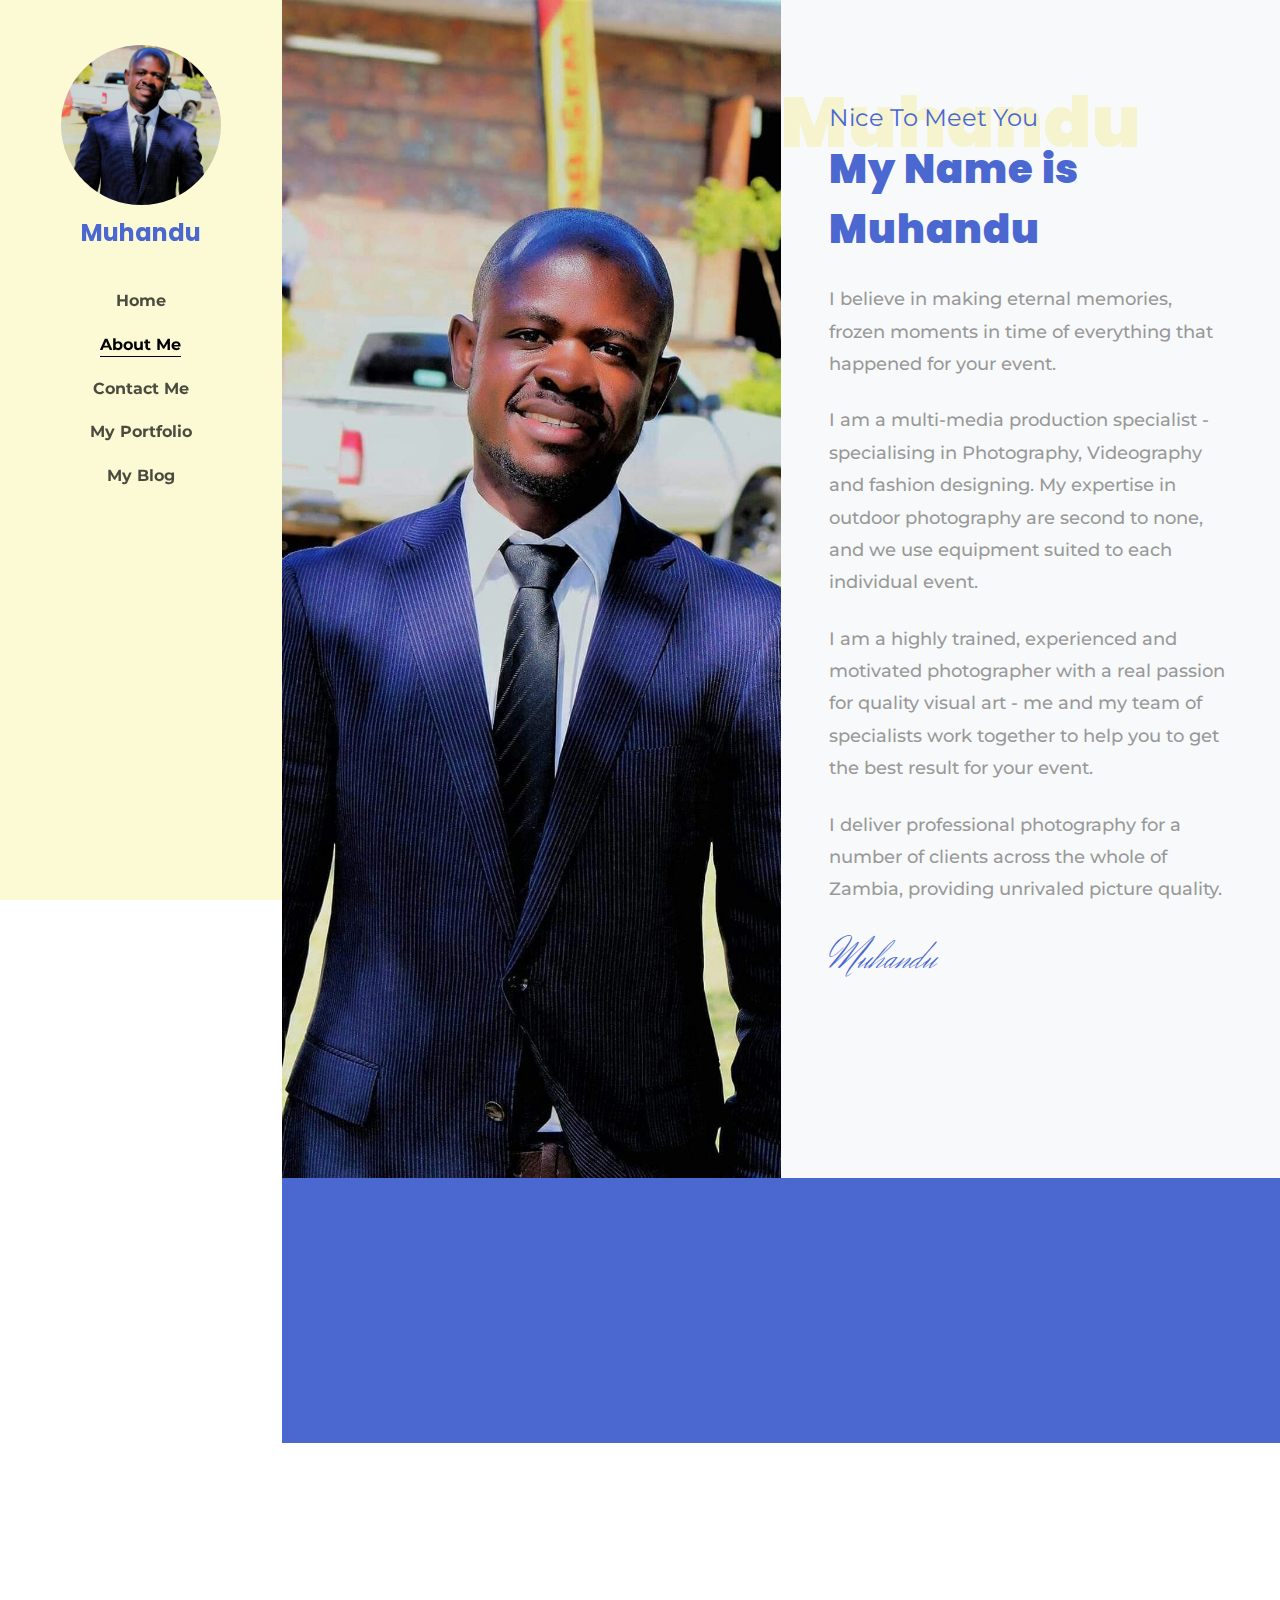
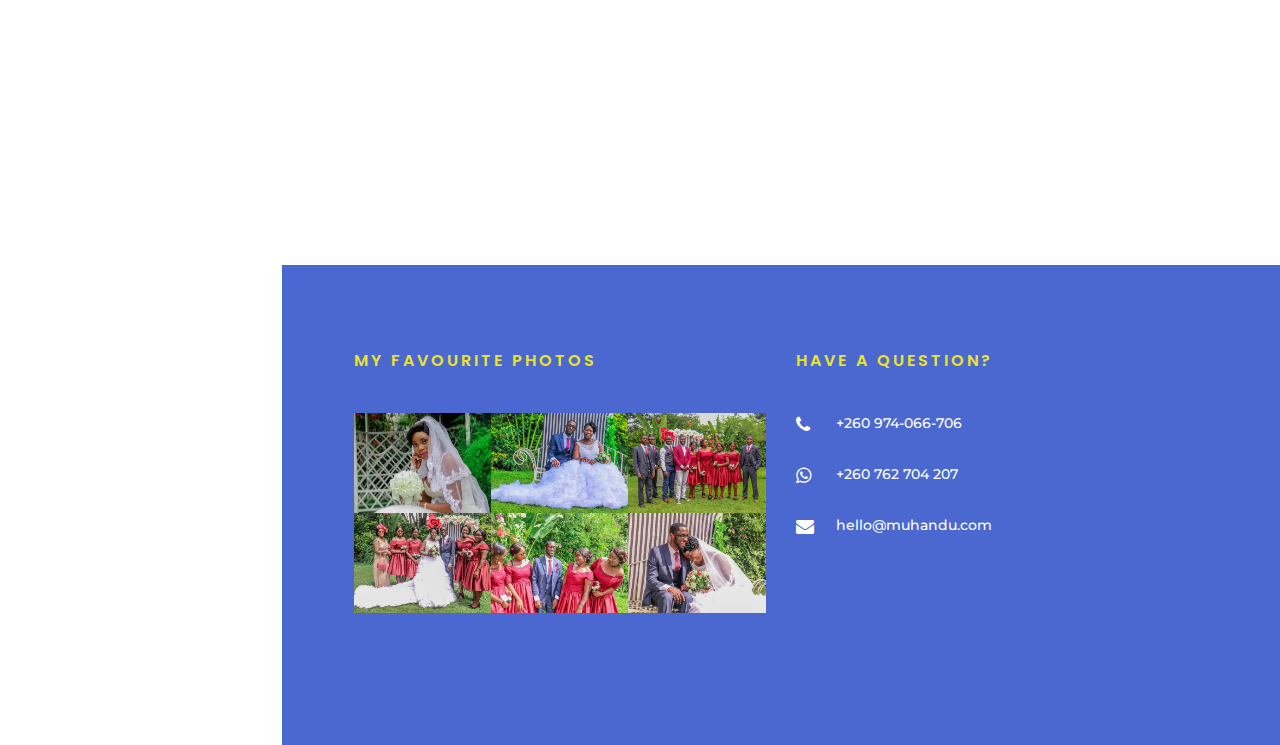
==== commit 29836dfe: "add whatsapp links" ====
--- a/about.html
+++ b/about.html
@@ -187,6 +187,8 @@
                 <ul>
                   <li><a href="#"><span class="icon icon-phone"></span><span class="text">+260 974-066-706</span></a>
                   </li>
+                  <li><a href="#"><span class="icon icon-whatsapp"></span><span class="text">+260 762 704 207</span></a>
+                  </li>
                   <li><a href="#"><span class="icon icon-envelope"></span><span
                     class="text">hello@muhandu.com</span></a>
                   </li>
